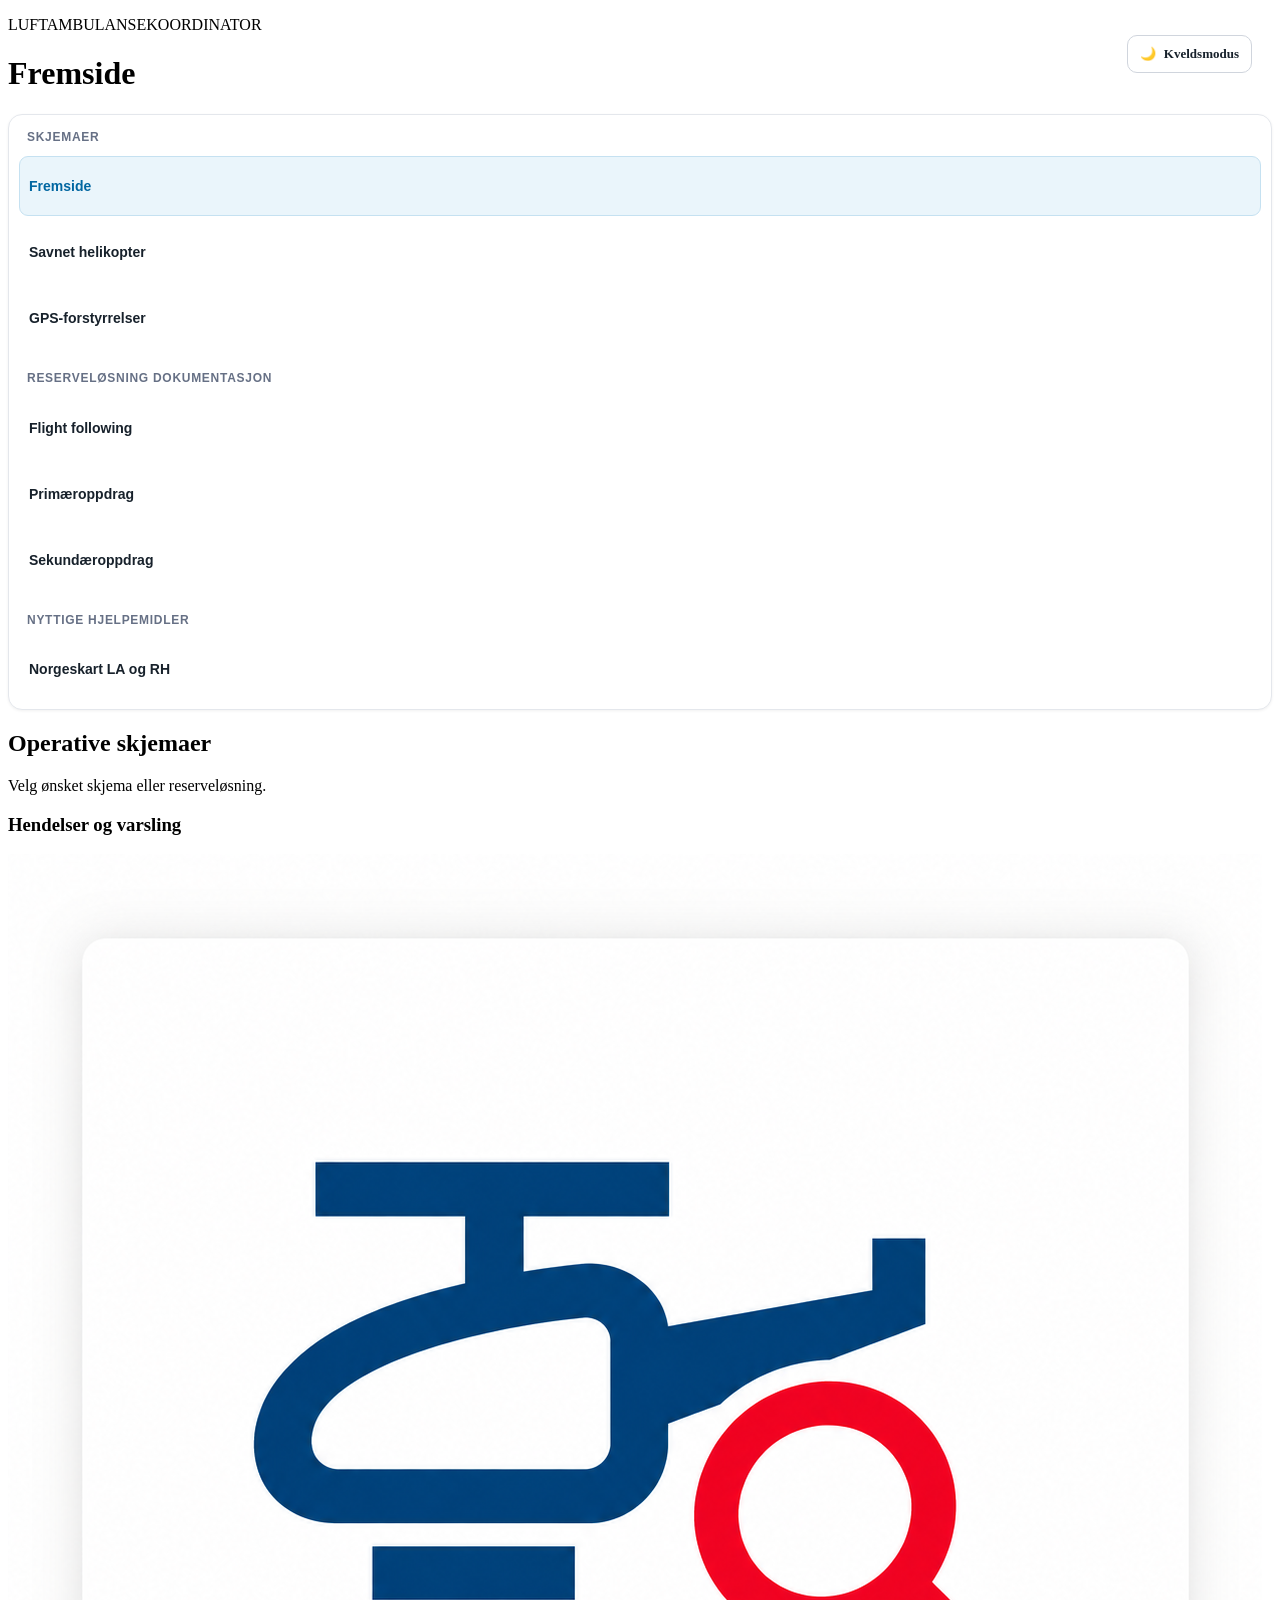
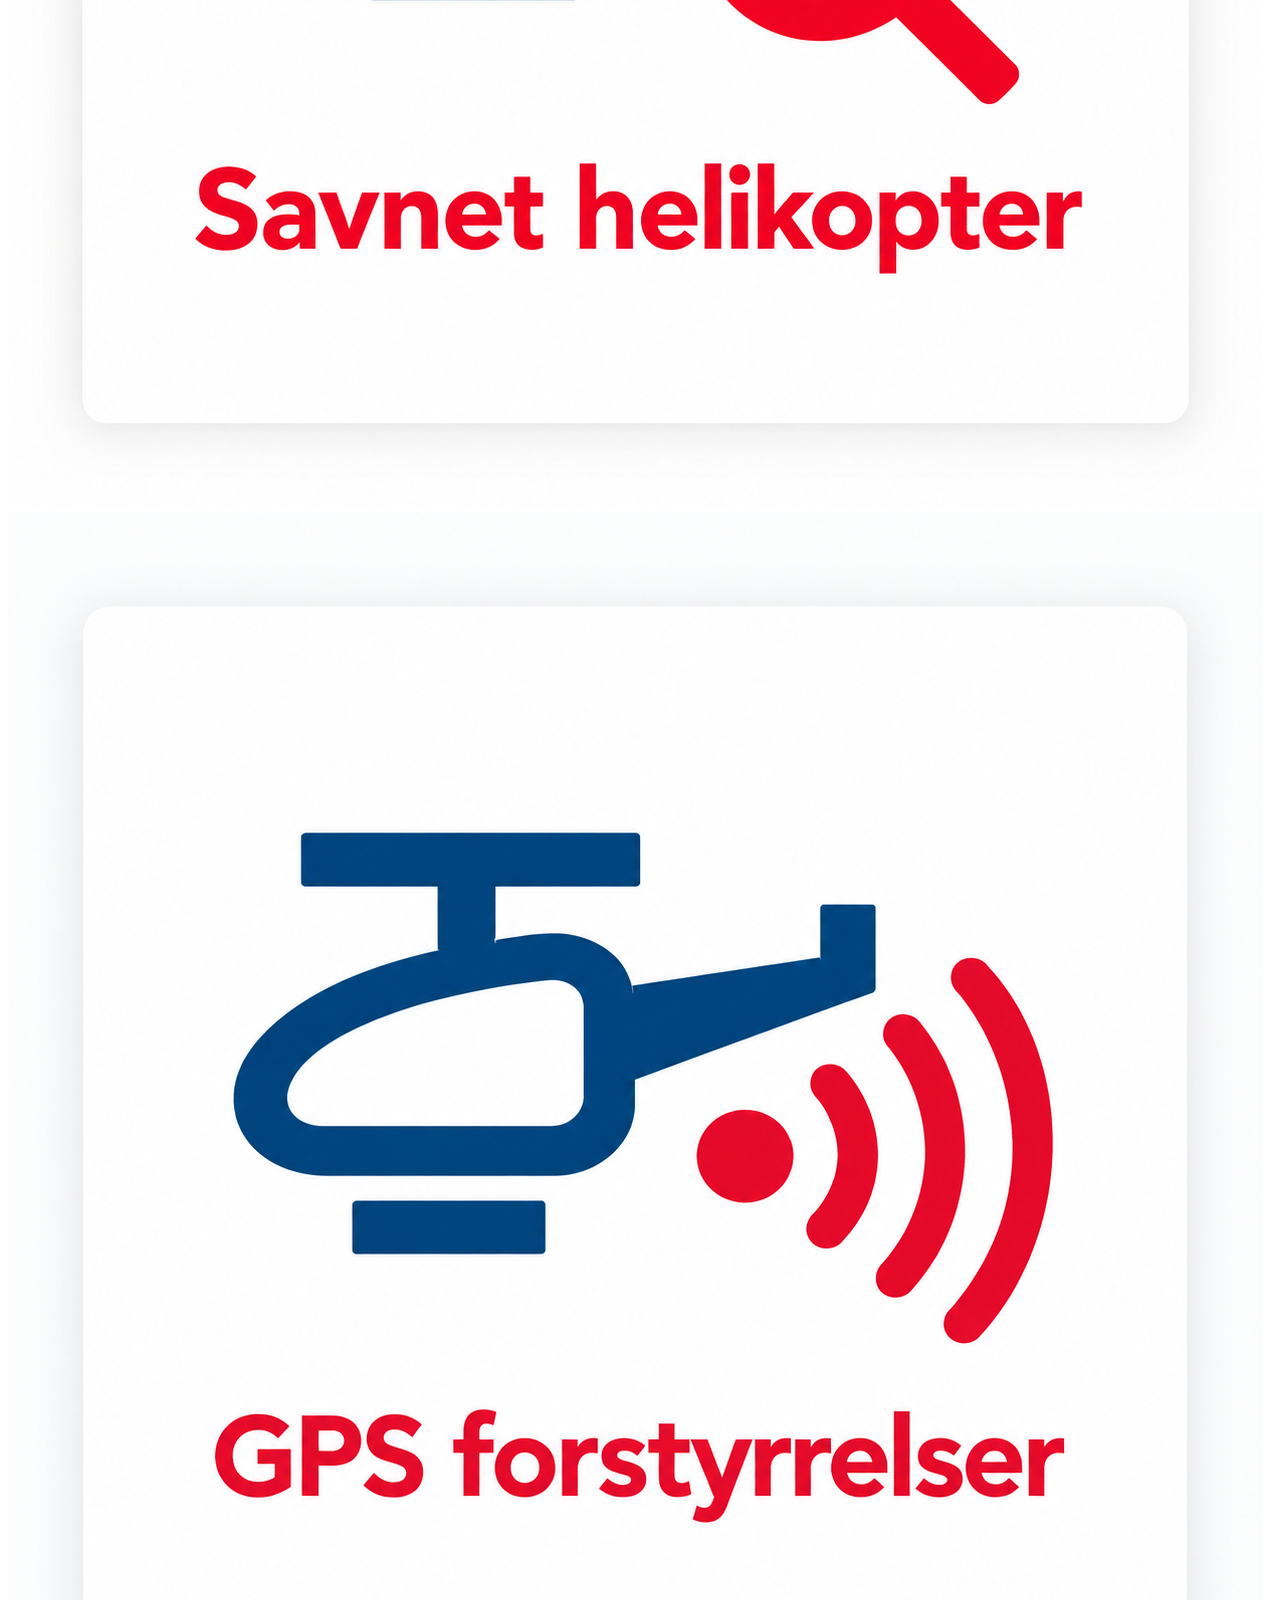
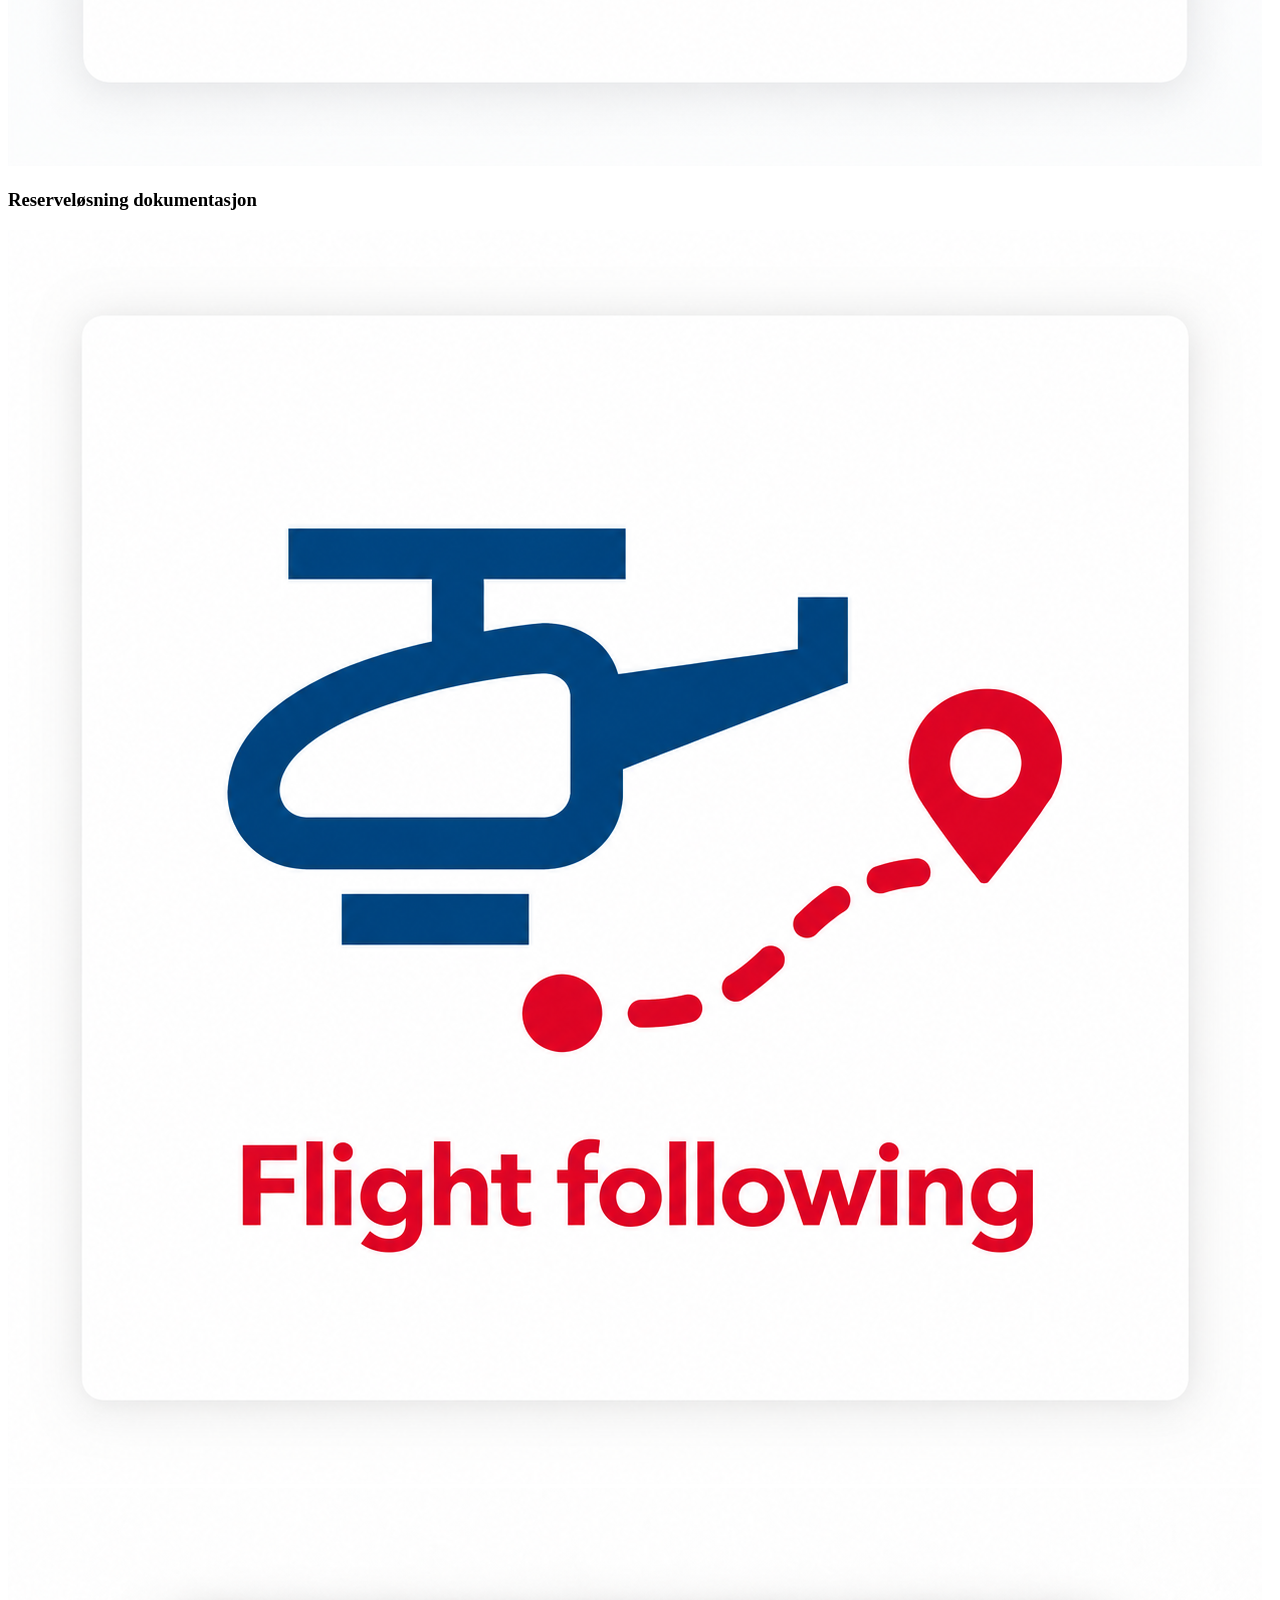
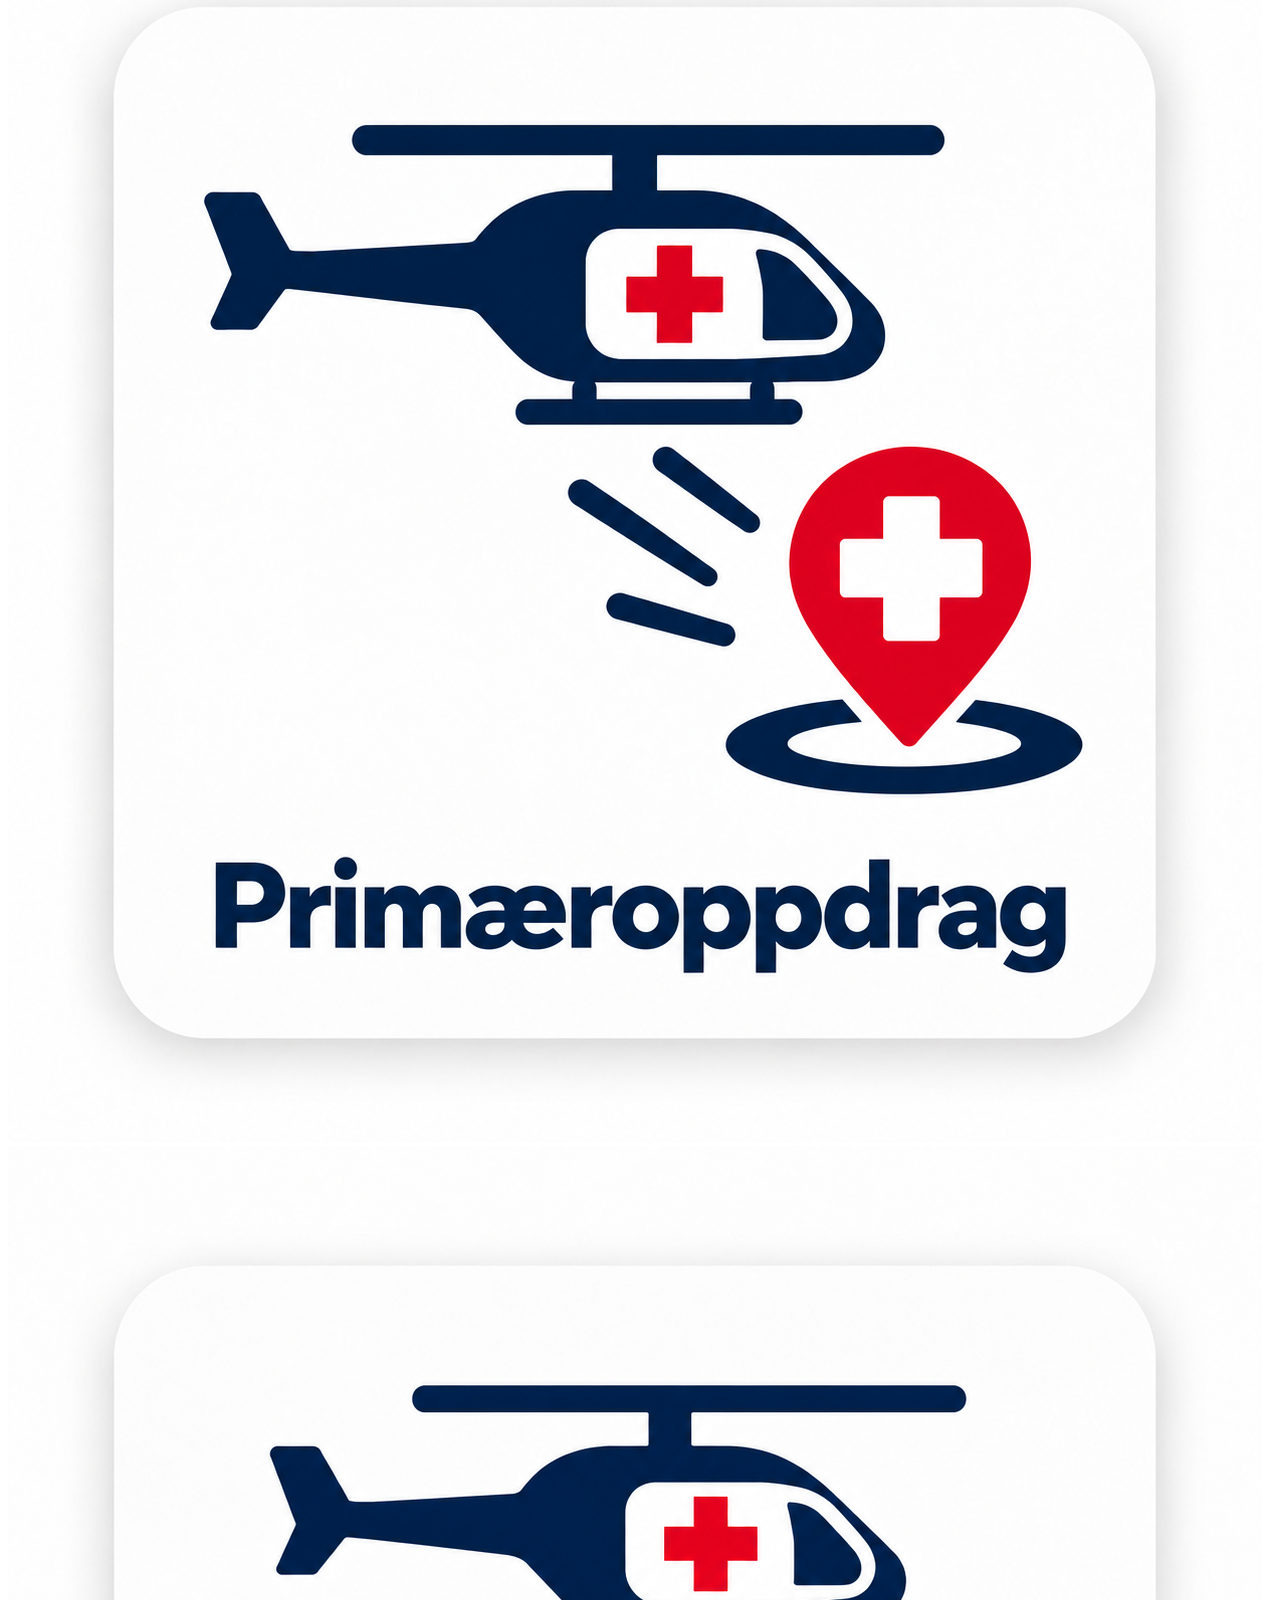
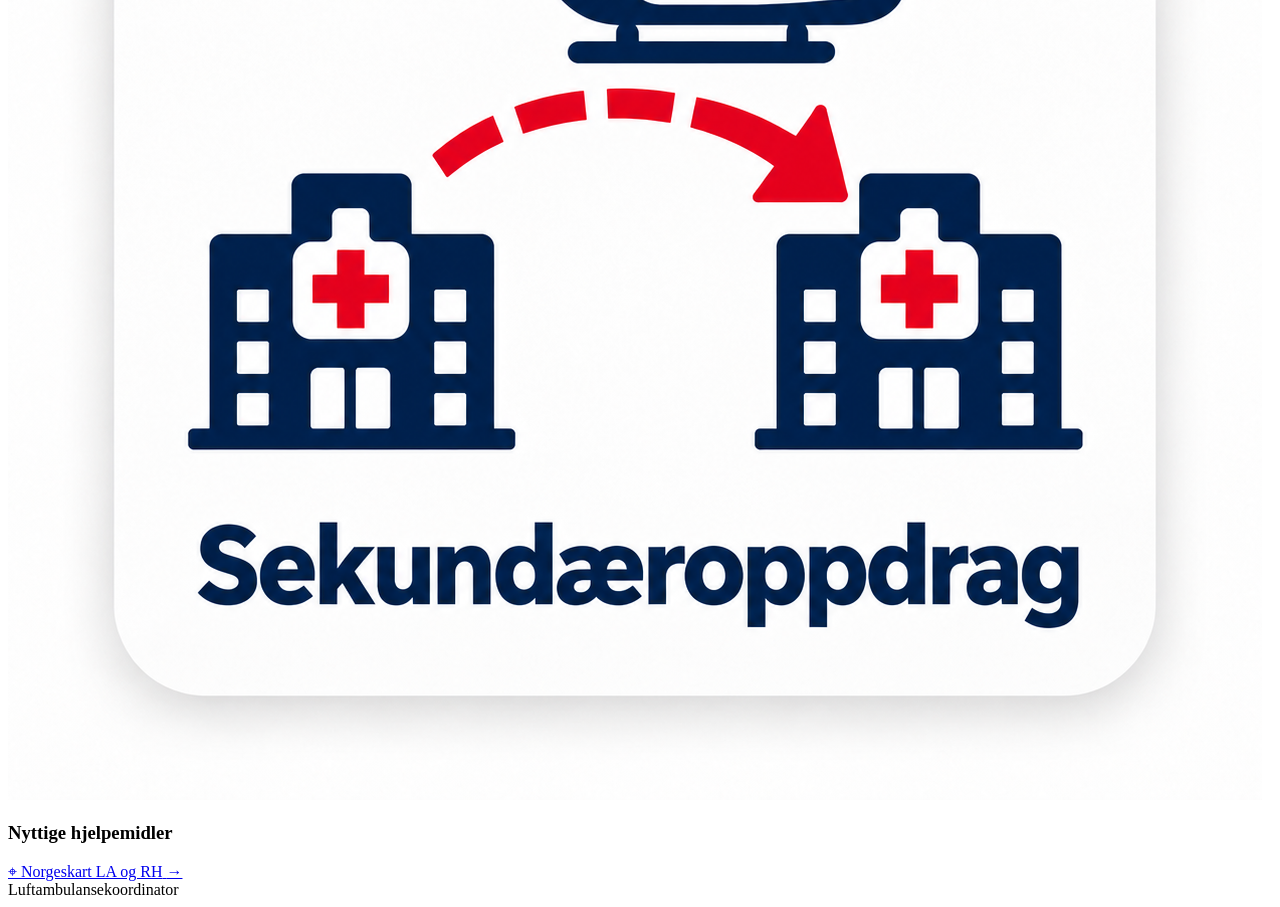
==== fremside.html @ 32757064 "Test fremside v4" ====
<!DOCTYPE html>
<html lang="no">
<head>
  <meta charset="UTF-8">
  <meta name="viewport" content="width=device-width, initial-scale=1.0">

  <title>Luftambulansekoordinator</title>

  <link rel="stylesheet" href="felles/felles.css">
  <link rel="stylesheet" href="fremside.css">



  <script src="felles/felles.js" defer></script>
</head>

<body class="home-page">
  
<header class="app-header">

  <div class="header-title">
    <p class="app-eyebrow">LUFTAMBULANSEKOORDINATOR</p>
    <h1>Fremside</h1>
  </div>

    <button
      type="button"
      id="themeToggle"
      class="theme-toggle"
      aria-pressed="false"
      aria-label="Slå på kveldsmodus"
    >
      <span class="theme-toggle-icon" aria-hidden="true">🌙</span>
      <span class="theme-toggle-text">Kveldsmodus</span>
    </button>

  </header>

  <div class="app-layout">

    <!-- FELLES VENSTREMENY -->
    <!-- Denne brukes også av meny.js på andre sider -->

    <nav
      class="form-navigation"
      data-shared-menu
      aria-label="Navigasjon"
    >

      <div class="form-navigation-inner">

        <p class="form-navigation-label">
          Skjemaer
        </p>

        <ul class="form-nav-list">

          <li>
            <a
              href="fremside.html"
              class="form-nav-link"
              aria-current="page"
            >
              <span class="form-nav-copy">Fremside</span>
            </a>
          </li>

          <li>
            <a
              href="savnet-helikopter/savnet-helikopter.html"
              class="form-nav-link"
            >
              <span class="form-nav-copy">Savnet helikopter</span>
            </a>
          </li>

          <li>
            <a
              href="gps-forstyrrelser/gps-forstyrrelser.html"
              class="form-nav-link"
            >
              <span class="form-nav-copy">GPS-forstyrrelser</span>
            </a>
          </li>

        </ul>

        <p class="form-navigation-label">
          Reserveløsning dokumentasjon
        </p>

        <ul class="form-nav-list">

          <li>
            <a
              href="flight following/flight following.html"
              class="form-nav-link"
            >
              <span class="form-nav-copy">Flight following</span>
            </a>
          </li>

          <li>
            <a
              href="primæroppdrag/primæroppdrag.html"
              class="form-nav-link"
            >
              <span class="form-nav-copy">Primæroppdrag</span>
            </a>
          </li>

          <li>
            <a
              href="sekundæroppdrag/sekundæroppdrag.html"
              class="form-nav-link"
            >
              <span class="form-nav-copy">Sekundæroppdrag</span>
            </a>
          </li>

        </ul>

        <p class="form-navigation-label">
          Nyttige hjelpemidler
        </p>

        <ul class="form-nav-list">

          <li>
            <a
              href="la kart/la kart.html"
              class="form-nav-link"
            >
              <span class="form-nav-copy">Norgeskart LA og RH</span>
            </a>
          </li>

        </ul>

      </div>
    </nav>

    <!-- HOVEDINNHOLD -->

    <main class="main-content" id="mainContent">

      <div class="page-heading">
        <h2>Operative skjemaer</h2>
        <p>Velg ønsket skjema eller reserveløsning.</p>
      </div>

      <!-- STORE BILDEKNAPPER -->

      <section class="home-section">

        <h3 class="section-title">
          Hendelser og varsling
        </h3>

        <div class="primary-buttons">

          <a
            href="savnet-helikopter/savnet-helikopter.html"
            class="image-button image-button-large"
            aria-label="Åpne Savnet helikopter"
          >
            <img
              src="img/savnet heli ferdig.png"
              alt="Savnet helikopter"
            >
          </a>

          <a
            href="gps-forstyrrelser/gps-forstyrrelser.html"
            class="image-button image-button-large"
            aria-label="Åpne GPS-forstyrrelser"
          >
            <img
              src="img/GPS forstyrrelse ferdig.png"
              alt="GPS-forstyrrelser"
            >
          </a>

        </div>

      </section>

      <!-- MINDRE BILDEKNAPPER -->

      <section class="home-section">

        <h3 class="section-title">
          Reserveløsning dokumentasjon
        </h3>

        <div class="secondary-buttons">

          <a
            href="flight following/flight following.html"
            class="image-button image-button-small"
            aria-label="Åpne Flight following"
          >
            <img
              src="img/FF ferdig.png"
              alt="Flight following"
            >
          </a>

          <a
            href="primæroppdrag/primæroppdrag.html"
            class="image-button image-button-small"
            aria-label="Åpne Primæroppdrag"
          >
            <img
              src="img/primæroppdragv2.png"
              alt="Primæroppdrag"
            >
          </a>

          <a
            href="sekundæroppdrag/sekundæroppdrag.html"
            class="image-button image-button-small"
            aria-label="Åpne Sekundæroppdrag"
          >
            <img
              src="img/sekundær-min.png"
              alt="Sekundæroppdrag"
            >
          </a>

        </div>

      </section>

      <!-- NYTTIGE HJELPEMIDLER -->

      <section class="home-section">

        <h3 class="section-title">
          Nyttige hjelpemidler
        </h3>

        <a
          href="la kart/la kart.html"
          class="map-button"
        >
          <span aria-hidden="true">⌖</span>
          <span>Norgeskart LA og RH</span>
          <span aria-hidden="true">→</span>
        </a>

      </section>

      <footer class="page-footer">
        Luftambulansekoordinator
      </footer>

    </main>

  </div>

</body>
</html>
---- felles/felles.css ----
/* =========================================================
   DAG- OG KVELDSMODUS
   ========================================================= */

html {
  color-scheme: light;
}

.app-header {
  position: relative;
  padding-right: 180px;
}

.theme-toggle {
  position: absolute;
  top: 50%;
  right: 20px;
  transform: translateY(-50%);

  display: inline-flex;
  align-items: center;
  justify-content: center;
  gap: 8px;

  min-height: 38px;
  padding: 8px 12px;

  border: 1px solid var(--border, #d0d5dd);
  border-radius: 10px;

  background: var(--surface, #ffffff);
  color: var(--text, #17212b);

  font: inherit;
  font-size: 13px;
  font-weight: 700;
  cursor: pointer;
}

.theme-toggle:hover {
  filter: brightness(0.95);
}

.theme-toggle:focus-visible {
  outline: 3px solid var(--primary, #0066a1);
  outline-offset: 3px;
}

html[data-theme="dark"] {
  color-scheme: dark;

  --primary: #70bce8;
  --background: #111820;
  --surface: #1b2530;
  --text: #e7edf4;
  --muted: #a9b5c3;
  --border: #4a596b;
  --border-light: #344252;

  --green: #176c43;
  --green-dark: #1d8050;
  --red: #a32929;
  --red-dark: #bd3030;
  --blue-light: #243f55;
  --blue-light-hover: #30526d;
  --black: #0c1117;
}

html[data-theme="dark"] body {
  background: var(--background);
  color: var(--text);
}

html[data-theme="dark"] .app-header,
html[data-theme="dark"] .form-section,
html[data-theme="dark"] .side-panel-inner {
  background: var(--surface);
  color: var(--text);
  border-color: var(--border-light);
}

html[data-theme="dark"] label,
html[data-theme="dark"] .field-label {
  color: #c8d3df;
}

html[data-theme="dark"] .app-eyebrow {
  color: var(--muted);
}

html[data-theme="dark"] .field-card,
html[data-theme="dark"] .report-output,
html[data-theme="dark"] input,
html[data-theme="dark"] textarea {
  background: #151e28;
  color: var(--text);
  border-color: var(--border);
}

html[data-theme="dark"] input::placeholder,
html[data-theme="dark"] textarea::placeholder {
  color: #95a3b4;
}

html[data-theme="dark"] .chip,
html[data-theme="dark"] .criteria-chip {
  background: #151e28;
  border-color: var(--border);
  color: var(--text);
}

html[data-theme="dark"] .chip.is-selected {
  background: #275b7b;
  border-color: var(--primary);
  color: #ffffff;
}

html[data-theme="dark"] .criteria-chip.is-selected {
  background: #243f55;
  color: #d8efff;
  border-color: var(--primary);
}

html[data-theme="dark"] .action-procedure {
  color: #d8efff;
}

html[data-theme="dark"] .copy-confirmation {
  color: #7bd6a5;
}

html[data-theme="dark"] .field-error {
  color: #ff9b9b;
}

@media (max-width: 560px) {
  .app-header {
    padding-right: 145px;
  }

  .theme-toggle {
    right: 12px;
    gap: 5px;
    padding: 7px 9px;
    font-size: 12px;
  }
}

/* =========================================================
   FELLES VENSTREMENY

   Disse reglene overstyrer de gamle menyreglene i
   savnet-helikopter.css.
   ========================================================= */

html body .form-navigation {
  min-width: 0;
  align-self: start;

  position: sticky;
  top: calc(var(--header-height, 70px) + 12px);

  font-family:
    -apple-system,
    BlinkMacSystemFont,
    "Segoe UI",
    Arial,
    sans-serif;

  line-height: 1.45;
}

html body .form-navigation-inner {
  position: static;

  padding: 10px;

  background: var(--surface, #ffffff);
  color: var(--text, #17212b);

  border: 1px solid #e4e7ec;
  border-radius: 14px;

  box-shadow: 0 1px 3px rgba(0, 0, 0, 0.06);
}

html body .form-navigation-label {
  display: block;

  margin: 4px 8px 10px;

  color: var(--muted, #667085);

  font-size: 12px;
  font-weight: 700;
  letter-spacing: 0.06em;
  text-transform: uppercase;
}

html body .form-navigation-label:not(:first-child) {
  margin-top: 22px;
}

html body .form-nav-list {
  display: grid;
  grid-template-columns: 1fr;
  gap: 6px;

  margin: 0;
  padding: 0;

  list-style: none;
}

html body .form-nav-link {
  display: flex;
  align-items: center;
  gap: 8px;

  min-height: 42px;
  padding: 8px 9px;

  border: 1px solid transparent;
  border-radius: 9px;

  color: var(--text, #17212b);

  font-size: 14px;
  font-weight: 600;
  line-height: 1.45;

  text-decoration: none;
  overflow-wrap: anywhere;
}

html body a.form-nav-link:hover {
  background: #f3f6f8;
  border-color: #e4e7ec;
}

html body .form-nav-link[aria-current="page"] {
  background: #eaf5fb;
  border-color: #c5e1f1;
  color: #0066a1;
}

html body .form-nav-link.is-unavailable {
  color: var(--muted, #667085);
  cursor: default;
}

html body .form-nav-icon {
  display: inline-flex;
  align-items: center;
  justify-content: center;

  width: 24px;
  height: 24px;
  flex: 0 0 24px;

  text-align: center;
  font-size: 18px;
}

html body .form-nav-icon img,
html body .form-nav-icon svg {
  display: block;

  width: 24px;
  height: 24px;

  object-fit: contain;
}

html body .form-nav-copy {
  min-width: 0;
}

/* MENY I KVELDSMODUS */

html[data-theme="dark"] body .form-navigation-inner {
  border-color: #344252;
}

html[data-theme="dark"] body a.form-nav-link:hover {
  background: #263444;
  border-color: #344252;
}

html[data-theme="dark"] body .form-nav-link[aria-current="page"] {
  background: #243f55;
  border-color: #70bce8;
  color: #d8efff;
}

/* =========================================================
   SAMME MENYBREDDE PÅ FREMSIDE OG SAVNET HELIKOPTER
   ========================================================= */

html body .app-layout {
  grid-template-columns: 240px minmax(0, 1fr);
}

html body .app-shell {
  grid-template-columns: 240px minmax(0, 1fr) 340px;
}

@media (max-width: 1200px) {
  html body .app-layout {
    grid-template-columns: 210px minmax(0, 1fr);
  }

  html body .app-shell {
    grid-template-columns: 210px minmax(0, 1fr) 300px;
  }
}

/* MENY PÅ SMAL SKJERM */

@media (max-width: 900px) {
  html body .app-layout,
  html body .app-shell {
    grid-template-columns: 1fr;
  }

  html body .form-navigation {
    position: static;
    top: auto;
  }

  html body .form-navigation-label {
    display: block;
  }

  html body .form-nav-list {
    display: grid;

    grid-template-columns:
      repeat(auto-fit, minmax(150px, 1fr));

    gap: 6px;
  }
}
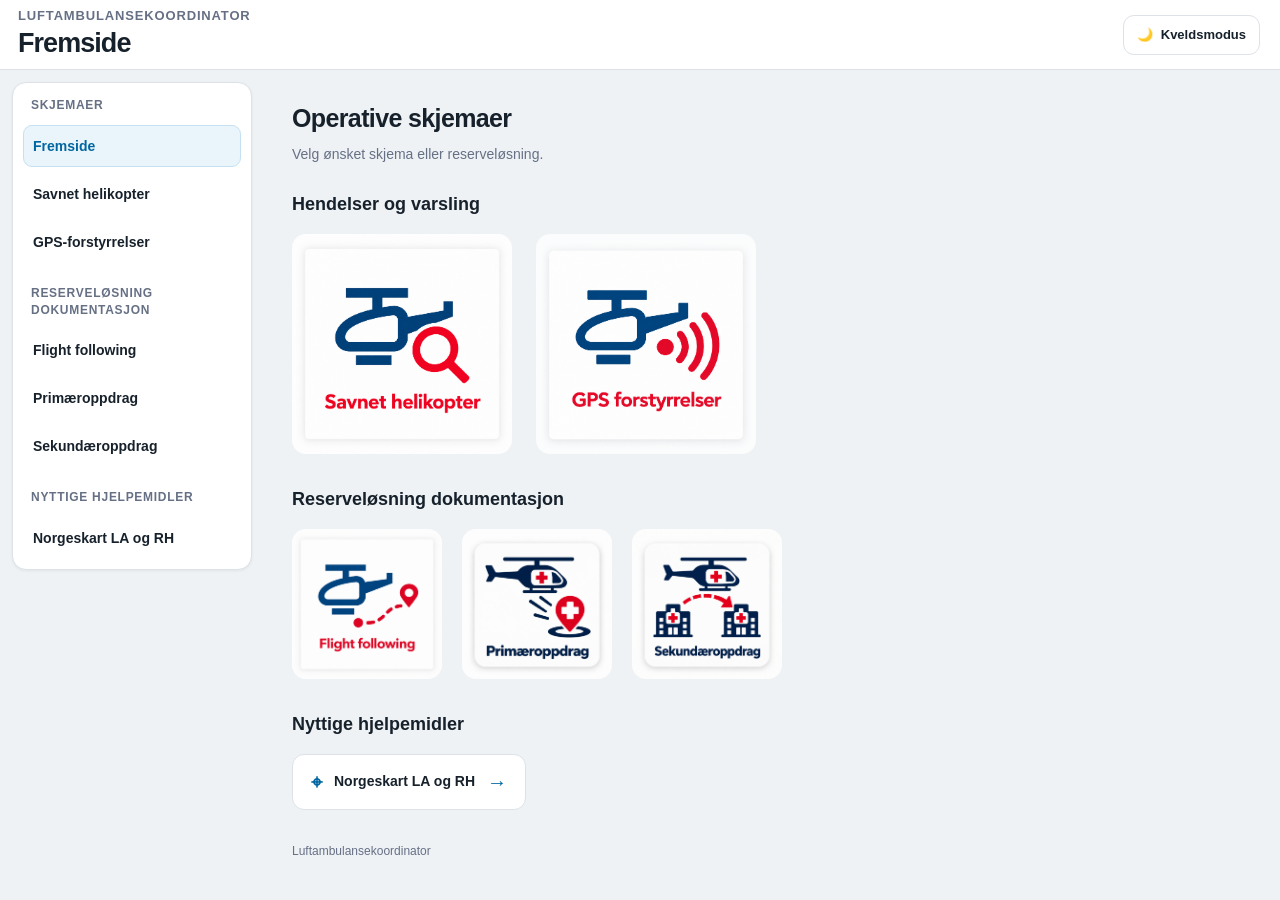
==== commit 1f4d1a37: "bug fiks fremside" ====
--- a/fremside.html
+++ b/fremside.html
@@ -8,9 +8,7 @@
   <title>Luftambulansekoordinator</title>
 
   <link rel="stylesheet" href="felles/felles.css">
-  <link rel="stylesheet" href="fremside.css">
-
-
+<link rel="stylesheet" href="Fremside/Fremside.css">
 
   <script src="felles/felles.js" defer></script>
 </head>
--- a/Fremside/Fremside.css
+++ b/Fremside/Fremside.css
@@ -0,0 +1,507 @@
+
+/* =====================================================
+   LUFTAMBULANSEKOORDINATOR - FREMSIDE
+   ===================================================== */
+
+/* 1. FARGER */
+
+:root {
+  --background: #eef2f5;
+  --surface: #ffffff;
+  --text: #17212b;
+  --muted: #667085;
+  --border: #dce2e8;
+  --primary: #0066a1;
+}
+
+html[data-theme="dark"] {
+  --background: #111820;
+  --surface: #1b2530;
+  --text: #e7edf4;
+  --muted: #a9b5c3;
+  --border: #344252;
+  --primary: #70bce8;
+}
+
+/* 2. GRUNNDESIGN */
+
+html body.home-page {
+  margin: 0;
+  min-height: 100vh;
+
+  background: var(--background);
+  color: var(--text);
+
+  font-family:
+    -apple-system,
+    BlinkMacSystemFont,
+    "Segoe UI",
+    Arial,
+    sans-serif;
+
+  font-size: 14px;
+  line-height: 1.5;
+}
+
+.home-page *,
+.home-page *::before,
+.home-page *::after {
+  box-sizing: border-box;
+}
+
+.home-page a:focus-visible,
+.home-page button:focus-visible {
+  outline: 3px solid var(--primary);
+  outline-offset: 3px;
+}
+
+/* 3. TOPPFELT */
+
+html body.home-page .app-header {
+  position: relative;
+
+  display: flex;
+  align-items: center;
+  justify-content: space-between;
+
+  width: 100%;
+  min-height: 70px;
+
+  padding: 8px 180px 10px 18px;
+
+  background: var(--surface);
+  color: var(--text);
+
+  border-bottom: 1px solid var(--border);
+}
+
+.home-page .header-title {
+  display: flex;
+  flex-direction: column;
+  justify-content: center;
+  min-width: 0;
+}
+
+.home-page .app-eyebrow {
+  margin: 0 0 2px;
+
+  color: var(--muted);
+
+  font-size: 13px;
+  font-weight: 800;
+  letter-spacing: 0.065em;
+  line-height: 1.3;
+}
+
+.home-page .app-header h1 {
+  margin: 0;
+
+  color: var(--text);
+
+  font-size: 27px;
+  font-weight: 750;
+  letter-spacing: -0.035em;
+  line-height: 1.2;
+}
+
+/* 4. KVELDSMODUSKNAPP */
+
+html body.home-page .theme-toggle {
+  position: absolute;
+  top: 50%;
+  right: 20px;
+  transform: translateY(-50%);
+
+  display: inline-flex;
+  align-items: center;
+  justify-content: center;
+  gap: 8px;
+
+  min-height: 40px;
+  padding: 8px 13px;
+
+  background: var(--surface);
+  color: var(--text);
+
+  border: 1px solid var(--border);
+  border-radius: 11px;
+
+  font-family: inherit;
+  font-size: 13px;
+  font-weight: 700;
+
+  white-space: nowrap;
+  cursor: pointer;
+}
+
+/* 5. HOVEDOPPSETT */
+
+html body.home-page .app-layout {
+  display: grid;
+
+  grid-template-columns:
+    240px minmax(0, 1fr);
+
+  align-items: start;
+  gap: 16px;
+
+  width: calc(100% - 24px);
+  max-width: 1800px;
+
+  margin: 12px auto;
+  padding: 0;
+}
+
+/* 6. VENSTREMENY */
+
+html body.home-page .app-layout > .form-navigation {
+  grid-column: 1;
+  grid-row: 1;
+
+  position: sticky;
+  top: 12px;
+
+  display: block;
+
+  width: 100%;
+  max-width: 240px;
+  min-width: 0;
+
+  margin: 0;
+  padding: 0;
+
+  align-self: start;
+}
+
+html body.home-page .form-navigation-inner {
+  width: 100%;
+  min-width: 0;
+  background: var(--surface);
+  color: var(--text);
+  border-color: var(--border);
+}
+
+/* Kun tekst i venstremeny */
+
+html body.home-page .form-nav-icon {
+  display: none;
+}
+
+html body.home-page .form-nav-link {
+  gap: 0;
+}
+
+/* 7. HOVEDINNHOLD */
+
+html body.home-page .app-layout > .main-content {
+  grid-column: 2;
+  grid-row: 1;
+
+  display: block;
+
+  width: 100%;
+  max-width: 1100px;
+  min-width: 0;
+
+  margin: 0;
+  padding: 18px 24px 35px;
+
+  font-family: inherit;
+  color: var(--text);
+}
+
+/* 8. OVERSKRIFTER */
+
+.home-page .page-heading {
+  margin-bottom: 26px;
+}
+
+.home-page .page-heading h2 {
+  margin: 0 0 6px;
+
+  font-family: inherit;
+  font-size: 25px;
+  font-weight: 750;
+  letter-spacing: -0.025em;
+
+  color: var(--text);
+}
+
+.home-page .page-heading p {
+  margin: 0;
+
+  color: var(--muted);
+  font-size: 14px;
+}
+
+.home-page .home-section {
+  margin-bottom: 32px;
+}
+
+.home-page .section-title {
+  margin: 0 0 16px;
+
+  font-family: inherit;
+  font-size: 18px;
+  font-weight: 700;
+
+  color: var(--text);
+}
+
+/* 9. FELLES BILDEKNAPPER */
+
+html body.home-page .image-button {
+  display: block;
+
+  width: 100%;
+  max-width: 100%;
+  min-width: 0;
+
+  margin: 0;
+  padding: 0;
+
+  background: transparent;
+  border: none;
+  border-radius: 14px;
+
+  text-decoration: none;
+  cursor: pointer;
+
+  transition:
+    transform 0.2s ease,
+    filter 0.2s ease;
+}
+
+html body.home-page .image-button:hover {
+  transform: translateY(-4px);
+  filter: brightness(0.97);
+}
+
+html body.home-page .image-button img {
+  display: block;
+
+  width: 100%;
+  max-width: 100%;
+  height: auto;
+
+  padding: 0;
+  margin: 0;
+
+  object-fit: contain;
+  border-radius: 14px;
+}
+
+/* 10. STORE BILDEKNAPPER */
+
+html body.home-page .primary-buttons {
+  display: grid;
+
+  grid-template-columns:
+    repeat(2, minmax(0, 220px));
+
+  justify-content: start;
+  align-items: start;
+
+  gap: 24px;
+
+  width: 100%;
+}
+
+html body.home-page .image-button-large {
+  width: 220px;
+  max-width: 100%;
+}
+
+/* 11. MINDRE BILDEKNAPPER */
+
+html body.home-page .secondary-buttons {
+  display: grid;
+
+  grid-template-columns:
+    repeat(3, minmax(0, 150px));
+
+  justify-content: start;
+  align-items: start;
+
+  gap: 20px;
+
+  width: 100%;
+}
+
+html body.home-page .image-button-small {
+  width: 150px;
+  max-width: 100%;
+}
+
+/* 12. NORGESKART */
+
+html body.home-page .map-button {
+  display: inline-flex;
+  align-items: center;
+  gap: 12px;
+
+  min-height: 54px;
+  padding: 12px 18px;
+
+  background: var(--surface);
+  color: var(--text);
+
+  border: 1px solid var(--border);
+  border-radius: 12px;
+
+  font-family: inherit;
+  font-size: 14px;
+  font-weight: 700;
+  text-decoration: none;
+
+  transition:
+    border-color 0.2s ease,
+    transform 0.2s ease;
+}
+
+html body.home-page .map-button:hover {
+  border-color: var(--primary);
+  transform: translateY(-2px);
+}
+
+.home-page .map-button span:first-child,
+.home-page .map-button span:last-child {
+  color: var(--primary);
+  font-size: 20px;
+}
+
+/* 13. BUNNTEKST */
+
+.home-page .page-footer {
+  margin-top: 32px;
+
+  color: var(--muted);
+  font-size: 12px;
+}
+
+/* 14. KVELDSMODUS */
+
+html[data-theme="dark"] body.home-page {
+  background: var(--background);
+  color: var(--text);
+}
+
+html[data-theme="dark"] body.home-page .app-header,
+html[data-theme="dark"] body.home-page .form-navigation-inner,
+html[data-theme="dark"] body.home-page .map-button {
+  background: var(--surface);
+  color: var(--text);
+  border-color: var(--border);
+}
+
+/* 15. MELLOMSTORE SKJERMER */
+
+@media (max-width: 1200px) {
+
+  html body.home-page .app-layout {
+    grid-template-columns: 210px minmax(0, 1fr);
+    gap: 10px;
+  }
+
+  html body.home-page .app-layout > .form-navigation {
+    max-width: 210px;
+  }
+
+  html body.home-page .app-layout > .main-content {
+    padding: 18px;
+  }
+
+}
+
+/* 16. NETTBRETT */
+
+@media (max-width: 900px) {
+
+  html body.home-page .app-layout {
+    grid-template-columns: minmax(0, 1fr);
+  }
+
+  html body.home-page .app-layout > .form-navigation {
+    grid-column: 1;
+    grid-row: auto;
+
+    position: static;
+
+    width: 100%;
+    max-width: 100%;
+  }
+
+  html body.home-page .app-layout > .main-content {
+    grid-column: 1;
+    grid-row: auto;
+
+    width: 100%;
+    max-width: 100%;
+
+    padding: 18px;
+  }
+
+  html body.home-page .primary-buttons {
+    grid-template-columns:
+      repeat(2, minmax(0, 220px));
+  }
+
+  html body.home-page .secondary-buttons {
+    grid-template-columns:
+      repeat(3, minmax(0, 150px));
+  }
+}
+
+/* 17. MOBIL */
+
+@media (max-width: 600px) {
+
+  html body.home-page .app-header {
+    padding: 10px 145px 10px 14px;
+  }
+
+  .home-page .app-eyebrow {
+    font-size: 10px;
+  }
+
+  .home-page .app-header h1 {
+    font-size: 22px;
+  }
+
+  html body.home-page .theme-toggle {
+    right: 12px;
+    padding: 7px 9px;
+    font-size: 12px;
+  }
+
+  html body.home-page .app-layout > .main-content {
+    padding: 16px 5px;
+  }
+
+  html body.home-page .primary-buttons {
+    grid-template-columns:
+      repeat(2, minmax(0, 1fr));
+
+    gap: 12px;
+  }
+
+  html body.home-page .secondary-buttons {
+    grid-template-columns:
+      repeat(3, minmax(0, 1fr));
+
+    gap: 10px;
+  }
+
+  html body.home-page .image-button-large,
+  html body.home-page .image-button-small {
+    width: 100%;
+  }
+}
+
+@media (max-width: 380px) {
+
+  html body.home-page .secondary-buttons {
+    grid-template-columns:
+      repeat(2, minmax(0, 1fr));
+  }
+}
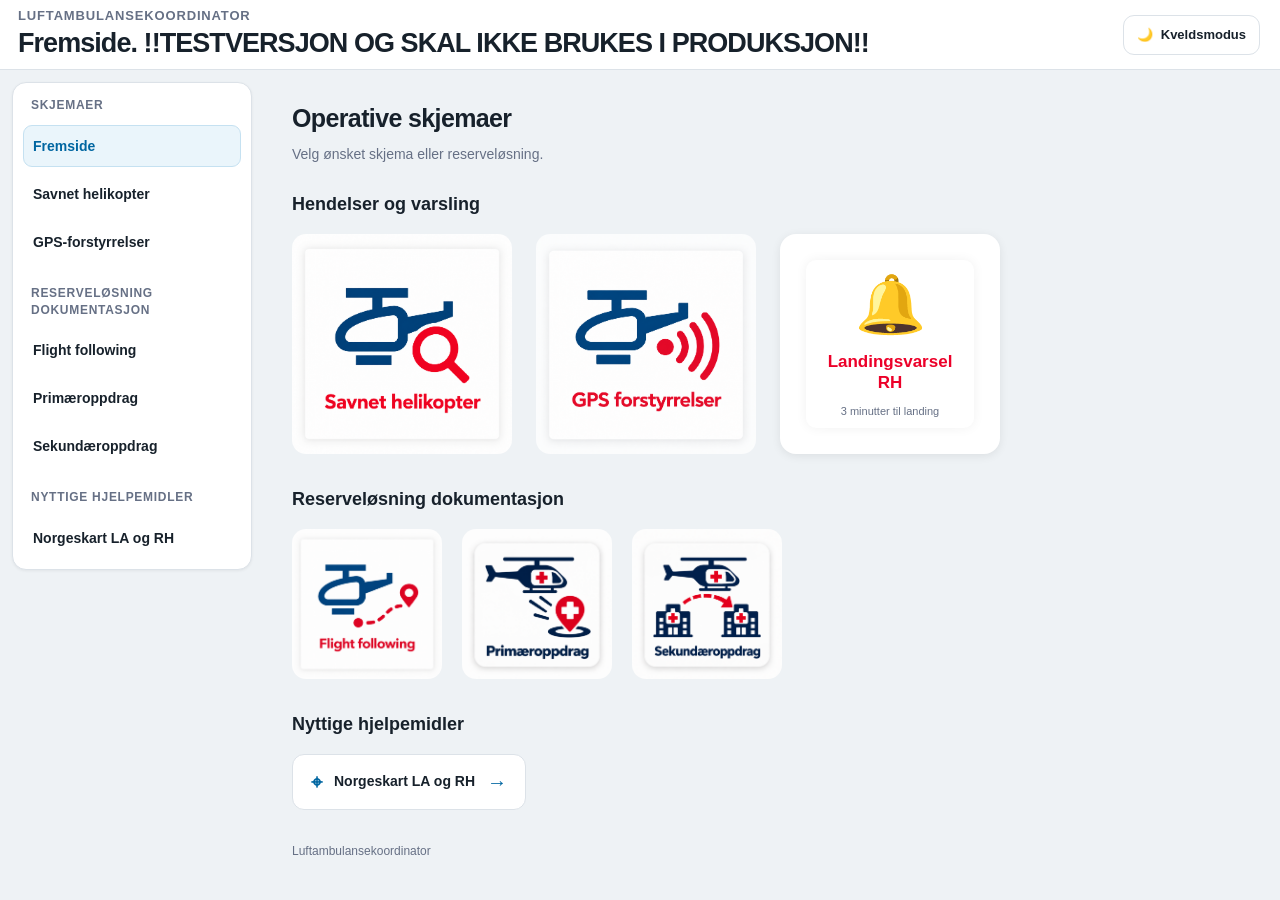
==== commit 302890d6: "Lagt til meny på alle sidere og prøvd 3min." ====
--- a/fremside.html
+++ b/fremside.html
@@ -19,7 +19,7 @@
 
   <div class="header-title">
     <p class="app-eyebrow">LUFTAMBULANSEKOORDINATOR</p>
-    <h1>Fremside</h1>
+    <h1>Fremside. !!TESTVERSJON OG SKAL IKKE BRUKES I PRODUKSJON!!</h1>
   </div>
 
     <button
@@ -148,41 +148,63 @@
         <p>Velg ønsket skjema eller reserveløsning.</p>
       </div>
 
-      <!-- STORE BILDEKNAPPER -->
-
-      <section class="home-section">
-
-        <h3 class="section-title">
-          Hendelser og varsling
-        </h3>
-
-        <div class="primary-buttons">
-
-          <a
-            href="savnet-helikopter/savnet-helikopter.html"
-            class="image-button image-button-large"
-            aria-label="Åpne Savnet helikopter"
-          >
-            <img
-              src="img/savnet heli ferdig.png"
-              alt="Savnet helikopter"
-            >
-          </a>
-
-          <a
-            href="gps-forstyrrelser/gps-forstyrrelser.html"
-            class="image-button image-button-large"
-            aria-label="Åpne GPS-forstyrrelser"
-          >
-            <img
-              src="img/GPS forstyrrelse ferdig.png"
-              alt="GPS-forstyrrelser"
-            >
-          </a>
-
-        </div>
-
-      </section>
+
+<!-- STORE BILDEKNAPPER -->
+
+<section class="home-section">
+
+  <h3 class="section-title">
+    Hendelser og varsling
+  </h3>
+
+  <div class="primary-buttons">
+
+    <!-- SAVNET HELIKOPTER -->
+
+    <a
+      href="savnet-helikopter/savnet-helikopter.html"
+      class="image-button image-button-large"
+      aria-label="Åpne Savnet helikopter"
+    >
+      <img
+        src="img/savnet heli ferdig.png"
+        alt="Savnet helikopter"
+      >
+    </a>
+
+    <!-- GPS-FORSTYRRELSER -->
+
+    <a
+      href="gps-forstyrrelser/gps-forstyrrelser.html"
+      class="image-button image-button-large"
+      aria-label="Åpne GPS-forstyrrelser"
+    >
+      <img
+        src="img/GPS forstyrrelse ferdig.png"
+        alt="GPS-forstyrrelser"
+      >
+    </a>
+
+    <!-- LANDINGSVARSEL RH -->
+
+    <button
+      type="button"
+      class="image-button image-button-large landing-button"
+      onclick="openLandingsvarsel()"
+      aria-label="Åpne Landingsvarsel RH"
+    >
+      <span class="landing-button-content">
+        <span class="landing-button-icon" aria-hidden="true">
+          🔔
+        </span>
+        <strong>Landingsvarsel RH</strong>
+        <small>3 minutter til landing</small>
+      </span>
+    </button>
+
+  </div>
+
+</section>
 
       <!-- MINDRE BILDEKNAPPER -->
 
@@ -256,7 +278,55 @@
 
     </main>
 
+
   </div>
+
+  <!-- ÅPNE LANDINGSVARSEL I EGET VINDU -->
+
+  <script>
+    let landingsvarselWindow = null;
+
+    function openLandingsvarsel() {
+
+      // Dersom klokken allerede er åpen,
+      // hent frem eksisterende vindu.
+      if (landingsvarselWindow &&
+          !landingsvarselWindow.closed) {
+        landingsvarselWindow.focus();
+        return;
+      }
+
+      const width = 510;
+      const height = 600;
+
+      const left = Math.max(
+        0,
+        Math.round((screen.availWidth - width) / 2)
+      );
+
+      const top = Math.max(
+        0,
+        Math.round((screen.availHeight - height) / 2)
+      );
+
+
+  landingsvarselWindow = window.open(
+  "landingsvarsling/landingsvarsling.html",
+  "LandingsvarselRH",
+  `popup=yes,width=${width},height=${height},` +
+  `left=${left},top=${top},resizable=yes,scrollbars=yes`
+);
+
+      if (landingsvarselWindow) {
+        landingsvarselWindow.focus();
+      } else {
+        alert(
+          "Nettleseren blokkerte vinduet. " +
+          "Tillat popup-vinduer for denne siden."
+        );
+      }
+    }
+  </script>
 
 </body>
 </html>
--- a/Fremside/Fremside.css
+++ b/Fremside/Fremside.css
@@ -291,19 +291,20 @@
   border-radius: 14px;
 }
 
-/* 10. STORE BILDEKNAPPER */
+/* ==========================================
+   STORE BILDEKNAPPER - TRE PÅ RAD
+   ========================================== */
 
 html body.home-page .primary-buttons {
   display: grid;
 
   grid-template-columns:
-    repeat(2, minmax(0, 220px));
+    repeat(3, minmax(0, 220px));
 
   justify-content: start;
   align-items: start;
 
   gap: 24px;
-
   width: 100%;
 }
 
@@ -505,3 +506,97 @@
       repeat(2, minmax(0, 1fr));
   }
 }
+
+
+/* ==========================================
+   LANDINGSVARSEL RH - FREMSIDE
+   ========================================== */
+
+html body.home-page .landing-button {
+  display: flex;
+  align-items: center;
+  justify-content: center;
+
+  width: 220px;
+  max-width: 100%;
+  aspect-ratio: 1 / 1;
+
+  margin: 0;
+  padding: 14px;
+
+  background: #ffffff;
+  border: 12px solid #ffffff;
+  border-radius: 16px;
+
+  box-shadow: 0 2px 10px rgba(0,0,0,0.08);
+
+  color: #17212b;
+  font-family: inherit;
+  cursor: pointer;
+}
+
+html body.home-page .landing-button-content {
+  display: flex;
+  flex-direction: column;
+  align-items: center;
+  justify-content: center;
+
+  gap: 12px;
+  width: 100%;
+  height: 100%;
+
+  padding: 12px;
+
+  background: #ffffff;
+  border-radius: 10px;
+
+  box-shadow: 0 0 12px rgba(0,0,0,0.06);
+  text-align: center;
+}
+
+html body.home-page .landing-button-icon {
+  font-size: 57px;
+  line-height: 1.2;
+}
+
+html body.home-page .landing-button-content strong {
+  color: #ec0029;
+  font-size: 17px;
+  font-weight: 750;
+  line-height: 1.25;
+}
+
+html body.home-page .landing-button-content small {
+  color: #667085;
+  font-size: 11px;
+}
+
+/* Kveldsmodus */
+
+html[data-theme="dark"]
+body.home-page .landing-button {
+  background: var(--surface);
+  border-color: var(--surface);
+}
+
+html[data-theme="dark"]
+body.home-page .landing-button-content {
+  background: var(--surface);
+}
+
+html[data-theme="dark"]
+body.home-page .landing-button-content small {
+  color: var(--muted);
+}
+
+/* Mobil */
+
+@media (max-width: 600px) {
+  html body.home-page .landing-button {
+    width: 100%;
+  }
+
+  html body.home-page .landing-button-icon {
+    font-size: 42px;
+  }
+}
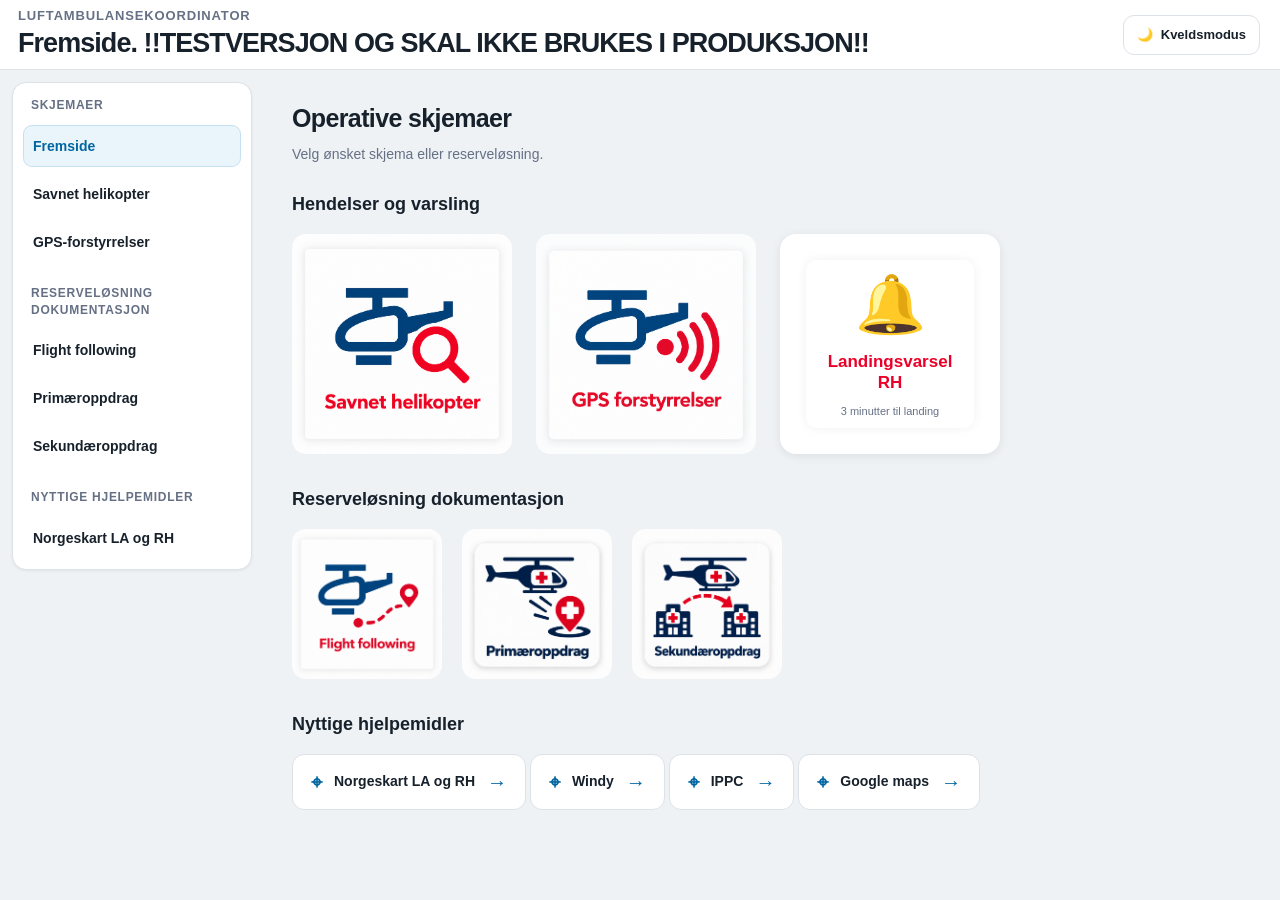
==== commit b4f86b32: "Endringer på FF" ====
--- a/fremside.html
+++ b/fremside.html
@@ -270,11 +270,36 @@
           <span aria-hidden="true">→</span>
         </a>
 
+        <a
+          href="https://windy.com"
+          class="map-button"
+        >
+          <span aria-hidden="true">⌖</span>
+          <span>Windy</span>
+          <span aria-hidden="true">→</span>
+        </a>
+
+        <a
+          href="https://ippc.no"
+          class="map-button"
+        >
+          <span aria-hidden="true">⌖</span>
+          <span>IPPC</span>
+          <span aria-hidden="true">→</span>
+        </a>
+
+                <a
+          href="https://www.google.com/maps"
+          class="map-button"
+        >
+          <span aria-hidden="true">⌖</span>
+          <span>Google maps</span>
+          <span aria-hidden="true">→</span>
+        </a>
+
+
+
       </section>
-
-      <footer class="page-footer">
-        Luftambulansekoordinator
-      </footer>
 
     </main>
 
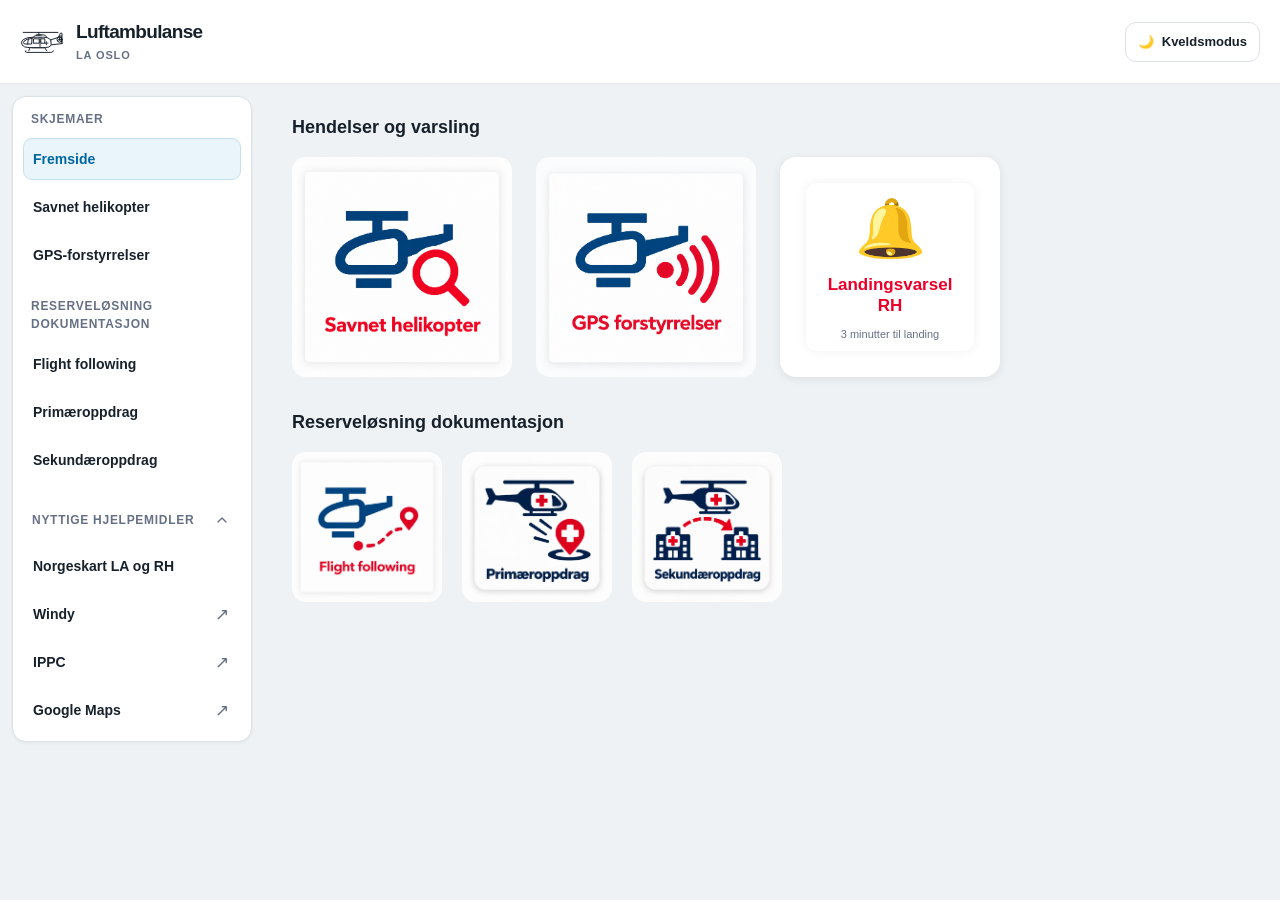
==== commit d8dd03ab: "Gjort større endringer, samlet knapper i bedre løsninger, feilrettet litt ord og uttrykk, endret på " ====
--- a/fremside.html
+++ b/fremside.html
@@ -3,24 +3,58 @@
 <html lang="no">
 <head>
   <meta charset="UTF-8">
-  <meta name="viewport" content="width=device-width, initial-scale=1.0">
+  <meta
+    name="viewport"
+    content="width=device-width, initial-scale=1.0"
+  >
 
   <title>Luftambulansekoordinator</title>
 
-  <link rel="stylesheet" href="felles/felles.css">
-<link rel="stylesheet" href="Fremside/Fremside.css">
-
-  <script src="felles/felles.js" defer></script>
+  <!-- FELLES DESIGN -->
+  <link
+    rel="stylesheet"
+    href="felles/felles.css"
+  >
+
+  <!-- FREMSIDENS DESIGN -->
+  <link
+    rel="stylesheet"
+    href="Fremside/Fremside.css"
+  >
+
+  <!-- NYTT MENYDESIGN -->
+  <link
+    rel="stylesheet"
+    href="felles/hjelpemidler.css"
+  >
+
+  <!-- FELLES FUNKSJONER -->
+  <script
+    src="felles/felles.js"
+    defer
+  ></script>
+
+  <!-- FELLES VENSTREMENY -->
+  <script
+    src="felles/meny.js"
+    defer
+  ></script>
 </head>
 
-<body class="home-page">
-  
-<header class="app-header">
-
-  <div class="header-title">
-    <p class="app-eyebrow">LUFTAMBULANSEKOORDINATOR</p>
-    <h1>Fremside. !!TESTVERSJON OG SKAL IKKE BRUKES I PRODUKSJON!!</h1>
-  </div>
+<body
+  class="home-page"
+  data-page-title="Fremside"
+>
+
+  <!-- =====================================
+       TOPPFELT
+       ===================================== -->
+
+  <header class="app-header">
+
+    <div class="header-title">
+      <h1>Luftambulansekoordinator</h1>
+    </div>
 
     <button
       type="button"
@@ -29,24 +63,43 @@
       aria-pressed="false"
       aria-label="Slå på kveldsmodus"
     >
-      <span class="theme-toggle-icon" aria-hidden="true">🌙</span>
-      <span class="theme-toggle-text">Kveldsmodus</span>
+      <span
+        class="theme-toggle-icon"
+        aria-hidden="true"
+      >🌙</span>
+
+      <span class="theme-toggle-text">
+        Kveldsmodus
+      </span>
     </button>
 
   </header>
 
+
+  <!-- =====================================
+       HOVEDLAYOUT
+       ===================================== -->
+
   <div class="app-layout">
 
-    <!-- FELLES VENSTREMENY -->
-    <!-- Denne brukes også av meny.js på andre sider -->
+
+    <!-- ===================================
+         FELLES VENSTREMENY
+
+         Denne er hovedkilden for meny.js
+         på alle undersider.
+         =================================== -->
 
     <nav
       class="form-navigation"
       data-shared-menu
-      aria-label="Navigasjon"
+      aria-label="Hovednavigasjon"
     >
 
       <div class="form-navigation-inner">
+
+
+        <!-- SKJEMAER -->
 
         <p class="form-navigation-label">
           Skjemaer
@@ -60,7 +113,9 @@
               class="form-nav-link"
               aria-current="page"
             >
-              <span class="form-nav-copy">Fremside</span>
+              <span class="form-nav-copy">
+                Fremside
+              </span>
             </a>
           </li>
 
@@ -69,7 +124,9 @@
               href="savnet-helikopter/savnet-helikopter.html"
               class="form-nav-link"
             >
-              <span class="form-nav-copy">Savnet helikopter</span>
+              <span class="form-nav-copy">
+                Savnet helikopter
+              </span>
             </a>
           </li>
 
@@ -78,11 +135,16 @@
               href="gps-forstyrrelser/gps-forstyrrelser.html"
               class="form-nav-link"
             >
-              <span class="form-nav-copy">GPS-forstyrrelser</span>
+              <span class="form-nav-copy">
+                GPS-forstyrrelser
+              </span>
             </a>
           </li>
 
         </ul>
+
+
+        <!-- RESERVELØSNING -->
 
         <p class="form-navigation-label">
           Reserveløsning dokumentasjon
@@ -95,7 +157,9 @@
               href="flight following/flight following.html"
               class="form-nav-link"
             >
-              <span class="form-nav-copy">Flight following</span>
+              <span class="form-nav-copy">
+                Flight following
+              </span>
             </a>
           </li>
 
@@ -104,7 +168,9 @@
               href="primæroppdrag/primæroppdrag.html"
               class="form-nav-link"
             >
-              <span class="form-nav-copy">Primæroppdrag</span>
+              <span class="form-nav-copy">
+                Primæroppdrag
+              </span>
             </a>
           </li>
 
@@ -113,210 +179,349 @@
               href="sekundæroppdrag/sekundæroppdrag.html"
               class="form-nav-link"
             >
-              <span class="form-nav-copy">Sekundæroppdrag</span>
+              <span class="form-nav-copy">
+                Sekundæroppdrag
+              </span>
             </a>
           </li>
 
         </ul>
 
-        <p class="form-navigation-label">
-          Nyttige hjelpemidler
-        </p>
-
-        <ul class="form-nav-list">
-
-          <li>
-            <a
-              href="la kart/la kart.html"
-              class="form-nav-link"
-            >
-              <span class="form-nav-copy">Norgeskart LA og RH</span>
-            </a>
-          </li>
-
-        </ul>
+
+        <!-- =================================
+             NYTTIGE HJELPEMIDLER
+
+             Åpen som standard.
+             Brukeren kan lukke seksjonen.
+             Tilstanden huskes av meny.js.
+             ================================= -->
+
+        <details
+          class="nav-tools-section"
+          data-tools-section
+          open
+        >
+
+          <summary class="nav-tools-heading">
+
+            <span class="nav-tools-heading-text">
+              Nyttige hjelpemidler
+            </span>
+
+            <span
+              class="nav-tools-chevron"
+              aria-hidden="true"
+            >
+              <svg
+                width="16"
+                height="16"
+                viewBox="0 0 24 24"
+                fill="none"
+                stroke="currentColor"
+                stroke-width="2"
+                stroke-linecap="round"
+                stroke-linejoin="round"
+              >
+                <path d="m6 9 6 6 6-6"></path>
+              </svg>
+            </span>
+
+          </summary>
+
+
+          <ul class="form-nav-list nav-tools-list">
+
+
+            <!-- INTERNT KART -->
+
+            <li>
+              <a
+                href="la kart/la kart.html"
+                class="form-nav-link"
+              >
+                <span class="form-nav-copy">
+                  Norgeskart LA og RH
+                </span>
+              </a>
+            </li>
+
+
+            <!-- WINDY -->
+
+            <li>
+              <a
+                href="https://www.windy.com/"
+                class="form-nav-link nav-external-link"
+                target="_blank"
+                rel="noopener noreferrer"
+                aria-label="Windy, åpnes i ny fane"
+              >
+
+                <span class="form-nav-copy">
+                  Windy
+                </span>
+
+                <span
+                  class="nav-external-icon"
+                  aria-hidden="true"
+                >
+                  ↗
+                </span>
+
+              </a>
+            </li>
+
+
+            <!-- IPPC -->
+
+            <li>
+              <a
+                href="https://www.ippc.no/"
+                class="form-nav-link nav-external-link"
+                target="_blank"
+                rel="noopener noreferrer"
+                aria-label="IPPC, åpnes i ny fane"
+              >
+
+                <span class="form-nav-copy">
+                  IPPC
+                </span>
+
+                <span
+                  class="nav-external-icon"
+                  aria-hidden="true"
+                >
+                  ↗
+                </span>
+
+              </a>
+            </li>
+
+
+            <!-- GOOGLE MAPS -->
+
+            <li>
+              <a
+                href="https://www.google.com/maps"
+                class="form-nav-link nav-external-link"
+                target="_blank"
+                rel="noopener noreferrer"
+                aria-label="Google Maps, åpnes i ny fane"
+              >
+
+                <span class="form-nav-copy">
+                  Google Maps
+                </span>
+
+                <span
+                  class="nav-external-icon"
+                  aria-hidden="true"
+                >
+                  ↗
+                </span>
+
+              </a>
+            </li>
+
+          </ul>
+
+        </details>
 
       </div>
+
     </nav>
 
-    <!-- HOVEDINNHOLD -->
-
-    <main class="main-content" id="mainContent">
-
-      <div class="page-heading">
-        <h2>Operative skjemaer</h2>
-        <p>Velg ønsket skjema eller reserveløsning.</p>
-      </div>
-
-
-<!-- STORE BILDEKNAPPER -->
-
-<section class="home-section">
-
-  <h3 class="section-title">
-    Hendelser og varsling
-  </h3>
-
-  <div class="primary-buttons">
-
-    <!-- SAVNET HELIKOPTER -->
-
-    <a
-      href="savnet-helikopter/savnet-helikopter.html"
-      class="image-button image-button-large"
-      aria-label="Åpne Savnet helikopter"
+
+    <!-- ===================================
+         HOVEDINNHOLD
+         =================================== -->
+
+    <main
+      class="main-content"
+      id="mainContent"
     >
-      <img
-        src="img/savnet heli ferdig.png"
-        alt="Savnet helikopter"
+
+
+      <!-- =================================
+           HENDELSER OG VARSLING
+           ================================= -->
+
+      <section
+        class="home-section"
+        aria-labelledby="hendelserHeading"
       >
-    </a>
-
-    <!-- GPS-FORSTYRRELSER -->
-
-    <a
-      href="gps-forstyrrelser/gps-forstyrrelser.html"
-      class="image-button image-button-large"
-      aria-label="Åpne GPS-forstyrrelser"
-    >
-      <img
-        src="img/GPS forstyrrelse ferdig.png"
-        alt="GPS-forstyrrelser"
+
+        <h3
+          class="section-title"
+          id="hendelserHeading"
+        >
+          Hendelser og varsling
+        </h3>
+
+
+        <div class="primary-buttons">
+
+
+          <!-- SAVNET HELIKOPTER -->
+
+          <a
+            href="savnet-helikopter/savnet-helikopter.html"
+            class="image-button image-button-large"
+            aria-label="Åpne Savnet helikopter"
+          >
+
+            <img
+              src="img/savnet heli ferdig.png"
+              alt="Savnet helikopter"
+            >
+
+          </a>
+
+
+          <!-- GPS-FORSTYRRELSER -->
+
+          <a
+            href="gps-forstyrrelser/gps-forstyrrelser.html"
+            class="image-button image-button-large"
+            aria-label="Åpne GPS-forstyrrelser"
+          >
+
+            <img
+              src="img/GPS forstyrrelse ferdig.png"
+              alt="GPS-forstyrrelser"
+            >
+
+          </a>
+
+
+          <!-- LANDINGSVARSEL RH -->
+
+          <button
+            type="button"
+            class="image-button image-button-large landing-button"
+            id="landingWarningButton"
+            aria-label="Åpne Landingsvarsel RH"
+          >
+
+            <span class="landing-button-content">
+
+              <span
+                class="landing-button-icon"
+                aria-hidden="true"
+              >
+                🔔
+              </span>
+
+              <strong>
+                Landingsvarsel RH
+              </strong>
+
+              <small>
+                3 minutter til landing
+              </small>
+
+            </span>
+
+          </button>
+
+        </div>
+
+      </section>
+
+
+      <!-- =================================
+           RESERVELØSNING DOKUMENTASJON
+           ================================= -->
+
+      <section
+        class="home-section"
+        aria-labelledby="reserveHeading"
       >
-    </a>
-
-    <!-- LANDINGSVARSEL RH -->
-
-    <button
-      type="button"
-      class="image-button image-button-large landing-button"
-      onclick="openLandingsvarsel()"
-      aria-label="Åpne Landingsvarsel RH"
-    >
-      <span class="landing-button-content">
-        <span class="landing-button-icon" aria-hidden="true">
-          🔔
-        </span>
-        <strong>Landingsvarsel RH</strong>
-        <small>3 minutter til landing</small>
-      </span>
-    </button>
-
-  </div>
-
-</section>
-
-      <!-- MINDRE BILDEKNAPPER -->
-
-      <section class="home-section">
-
-        <h3 class="section-title">
+
+        <h3
+          class="section-title"
+          id="reserveHeading"
+        >
           Reserveløsning dokumentasjon
         </h3>
 
+
         <div class="secondary-buttons">
+
+
+          <!-- FLIGHT FOLLOWING -->
 
           <a
             href="flight following/flight following.html"
             class="image-button image-button-small"
             aria-label="Åpne Flight following"
           >
+
             <img
               src="img/FF ferdig.png"
               alt="Flight following"
             >
+
           </a>
+
+
+          <!-- PRIMÆROPPDRAG -->
 
           <a
             href="primæroppdrag/primæroppdrag.html"
             class="image-button image-button-small"
             aria-label="Åpne Primæroppdrag"
           >
+
             <img
               src="img/primæroppdragv2.png"
               alt="Primæroppdrag"
             >
+
           </a>
+
+
+          <!-- SEKUNDÆROPPDRAG -->
 
           <a
             href="sekundæroppdrag/sekundæroppdrag.html"
             class="image-button image-button-small"
             aria-label="Åpne Sekundæroppdrag"
           >
+
             <img
               src="img/sekundær-min.png"
               alt="Sekundæroppdrag"
             >
+
           </a>
 
         </div>
 
       </section>
 
-      <!-- NYTTIGE HJELPEMIDLER -->
-
-      <section class="home-section">
-
-        <h3 class="section-title">
-          Nyttige hjelpemidler
-        </h3>
-
-        <a
-          href="la kart/la kart.html"
-          class="map-button"
-        >
-          <span aria-hidden="true">⌖</span>
-          <span>Norgeskart LA og RH</span>
-          <span aria-hidden="true">→</span>
-        </a>
-
-        <a
-          href="https://windy.com"
-          class="map-button"
-        >
-          <span aria-hidden="true">⌖</span>
-          <span>Windy</span>
-          <span aria-hidden="true">→</span>
-        </a>
-
-        <a
-          href="https://ippc.no"
-          class="map-button"
-        >
-          <span aria-hidden="true">⌖</span>
-          <span>IPPC</span>
-          <span aria-hidden="true">→</span>
-        </a>
-
-                <a
-          href="https://www.google.com/maps"
-          class="map-button"
-        >
-          <span aria-hidden="true">⌖</span>
-          <span>Google maps</span>
-          <span aria-hidden="true">→</span>
-        </a>
-
-
-
-      </section>
 
     </main>
 
-
   </div>
 
-  <!-- ÅPNE LANDINGSVARSEL I EGET VINDU -->
+
+  <!-- =====================================
+       LANDINGSVARSEL RH
+       ÅPNES I SEPARAT VINDU
+       ===================================== -->
 
   <script>
     let landingsvarselWindow = null;
 
     function openLandingsvarsel() {
 
-      // Dersom klokken allerede er åpen,
-      // hent frem eksisterende vindu.
-      if (landingsvarselWindow &&
-          !landingsvarselWindow.closed) {
+      // Gjenbruk vinduet dersom det allerede er åpent.
+
+      if (
+        landingsvarselWindow &&
+        !landingsvarselWindow.closed
+      ) {
         landingsvarselWindow.focus();
         return;
       }
@@ -326,31 +531,50 @@
 
       const left = Math.max(
         0,
-        Math.round((screen.availWidth - width) / 2)
+        Math.round(
+          (screen.availWidth - width) / 2
+        )
       );
 
       const top = Math.max(
         0,
-        Math.round((screen.availHeight - height) / 2)
+        Math.round(
+          (screen.availHeight - height) / 2
+        )
       );
 
-
-  landingsvarselWindow = window.open(
-  "landingsvarsling/landingsvarsling.html",
-  "LandingsvarselRH",
-  `popup=yes,width=${width},height=${height},` +
-  `left=${left},top=${top},resizable=yes,scrollbars=yes`
-);
+      landingsvarselWindow = window.open(
+        "landingsvarsling/landingsvarsling.html",
+        "LandingsvarselRH",
+        `popup=yes,width=${width},height=${height},` +
+        `left=${left},top=${top},` +
+        "resizable=yes,scrollbars=yes"
+      );
 
       if (landingsvarselWindow) {
+
         landingsvarselWindow.focus();
+
       } else {
+
         alert(
           "Nettleseren blokkerte vinduet. " +
           "Tillat popup-vinduer for denne siden."
         );
+
       }
     }
+
+
+    // Koble landingsvarselknappen til funksjonen.
+
+    document.getElementById(
+      "landingWarningButton"
+    )?.addEventListener(
+      "click",
+      openLandingsvarsel
+    );
+
   </script>
 
 </body>
--- a/felles/felles.css
+++ b/felles/felles.css
@@ -1,164 +1,157 @@
-/* =========================================================
-   DAG- OG KVELDSMODUS
+
+/* =========================================================
+   LUFTAMBULANSE
+   LA OSLO
+
+   FELLES CSS
+   Versjon 2026-10-19
+
+   1. Grunninnstillinger
+   2. Felles toppfelt
+   3. Helikopterikon
+   4. Prosjektnavn
+   5. Aktiv skjematittel
+   6. Temaknapp
+   7. Kveldsmodus
+   8. Venstremeny
+   9. Kolonnebredder
+   10. Responsivt design
+   ========================================================= */
+
+
+/* =========================================================
+   1. GRUNNINNSTILLINGER
    ========================================================= */
 
 html {
   color-scheme: light;
 }
 
-.app-header {
+
+/* =========================================================
+   2. FELLES TOPPFELT
+   ========================================================= */
+
+html body .app-header.shared-app-header,
+html body.savnet-side .app-header.shared-app-header {
+
   position: relative;
-  padding-right: 180px;
-}
-
-.theme-toggle {
-  position: absolute;
-  top: 50%;
-  right: 20px;
-  transform: translateY(-50%);
+
+  display: grid;
+
+  grid-template-columns:
+    240px minmax(0, 1fr) 340px;
+
+  column-gap: 14px;
+
+  align-items: center;
+
+  width: 100%;
+  min-height: 84px;
+
+  margin: 0;
+  padding: 12px 9px;
+
+  background: var(--surface, #ffffff);
+
+  border-bottom: 1px solid
+    var(--border-light, #e4e7ec);
+
+  box-shadow: none;
+}
+
+
+/* =========================================================
+   3. PROSJEKTIDENTITET
+   ========================================================= */
+
+html body .shared-app-header .header-title {
+
+  grid-column: 1;
+  grid-row: 1;
+
+  position: relative;
+  z-index: 1;
+
+  display: flex;
+  flex-direction: row;
+
+  align-items: center;
+  justify-content: flex-start;
+
+  gap: 10px;
+
+  min-width: 0;
+  width: 100%;
+  max-width: 100%;
+
+  margin: 0;
+  padding: 0 0 0 9px;
+}
+
+
+/* =========================================================
+   4. HELIKOPTERIKON
+   ========================================================= */
+
+html body .shared-app-header .app-brand-mark {
 
   display: inline-flex;
+
   align-items: center;
   justify-content: center;
-  gap: 8px;
-
-  min-height: 38px;
-  padding: 8px 12px;
-
-  border: 1px solid var(--border, #d0d5dd);
-  border-radius: 10px;
-
-  background: var(--surface, #ffffff);
+
+  flex: 0 0 48px;
+
+  width: 48px;
+  height: 48px;
+
   color: var(--text, #17212b);
-
-  font: inherit;
-  font-size: 13px;
-  font-weight: 700;
-  cursor: pointer;
-}
-
-.theme-toggle:hover {
-  filter: brightness(0.95);
-}
-
-.theme-toggle:focus-visible {
-  outline: 3px solid var(--primary, #0066a1);
-  outline-offset: 3px;
-}
-
-html[data-theme="dark"] {
-  color-scheme: dark;
-
-  --primary: #70bce8;
-  --background: #111820;
-  --surface: #1b2530;
-  --text: #e7edf4;
-  --muted: #a9b5c3;
-  --border: #4a596b;
-  --border-light: #344252;
-
-  --green: #176c43;
-  --green-dark: #1d8050;
-  --red: #a32929;
-  --red-dark: #bd3030;
-  --blue-light: #243f55;
-  --blue-light-hover: #30526d;
-  --black: #0c1117;
-}
-
-html[data-theme="dark"] body {
-  background: var(--background);
-  color: var(--text);
-}
-
-html[data-theme="dark"] .app-header,
-html[data-theme="dark"] .form-section,
-html[data-theme="dark"] .side-panel-inner {
-  background: var(--surface);
-  color: var(--text);
-  border-color: var(--border-light);
-}
-
-html[data-theme="dark"] label,
-html[data-theme="dark"] .field-label {
-  color: #c8d3df;
-}
-
-html[data-theme="dark"] .app-eyebrow {
-  color: var(--muted);
-}
-
-html[data-theme="dark"] .field-card,
-html[data-theme="dark"] .report-output,
-html[data-theme="dark"] input,
-html[data-theme="dark"] textarea {
-  background: #151e28;
-  color: var(--text);
-  border-color: var(--border);
-}
-
-html[data-theme="dark"] input::placeholder,
-html[data-theme="dark"] textarea::placeholder {
-  color: #95a3b4;
-}
-
-html[data-theme="dark"] .chip,
-html[data-theme="dark"] .criteria-chip {
-  background: #151e28;
-  border-color: var(--border);
-  color: var(--text);
-}
-
-html[data-theme="dark"] .chip.is-selected {
-  background: #275b7b;
-  border-color: var(--primary);
-  color: #ffffff;
-}
-
-html[data-theme="dark"] .criteria-chip.is-selected {
-  background: #243f55;
-  color: #d8efff;
-  border-color: var(--primary);
-}
-
-html[data-theme="dark"] .action-procedure {
-  color: #d8efff;
-}
-
-html[data-theme="dark"] .copy-confirmation {
-  color: #7bd6a5;
-}
-
-html[data-theme="dark"] .field-error {
-  color: #ff9b9b;
-}
-
-@media (max-width: 560px) {
-  .app-header {
-    padding-right: 145px;
-  }
-
-  .theme-toggle {
-    right: 12px;
-    gap: 5px;
-    padding: 7px 9px;
-    font-size: 12px;
-  }
-}
-
-/* =========================================================
-   FELLES VENSTREMENY
-
-   Disse reglene overstyrer de gamle menyreglene i
-   savnet-helikopter.css.
-   ========================================================= */
-
-html body .form-navigation {
+}
+
+
+html body .shared-app-header
+.app-brand-helicopter {
+
+  display: block;
+
+  width: 100%;
+  height: 100%;
+
+  color: inherit;
+}
+
+
+/* =========================================================
+   5. LUFTAMBULANSE / LA OSLO
+   ========================================================= */
+
+html body .shared-app-header .app-brand-copy {
+
+  display: flex;
+  flex-direction: column;
+
+  align-items: flex-start;
+  justify-content: center;
+
   min-width: 0;
-  align-self: start;
-
-  position: sticky;
-  top: calc(var(--header-height, 70px) + 12px);
+  flex: 1 1 auto;
+}
+
+
+/* HOVEDNAVN */
+
+html body .shared-app-header .header-title h1 {
+
+  display: block;
+
+  min-width: 0;
+  max-width: 100%;
+
+  margin: 0;
+  padding: 0;
+
+  color: var(--text, #17212b);
 
   font-family:
     -apple-system,
@@ -167,24 +160,443 @@
     Arial,
     sans-serif;
 
-  line-height: 1.45;
-}
-
-html body .form-navigation-inner {
+  font-size: 19px;
+  font-weight: 800;
+
+  line-height: 1.15;
+  letter-spacing: -0.035em;
+
+  white-space: nowrap;
+}
+
+
+/* UNDERTITTEL */
+
+html body .shared-app-header
+.app-header-subtitle {
+
+  display: block;
+
+  margin: 5px 0 0;
+  padding: 0;
+
+  color: var(--muted, #667085);
+
+  font-family:
+    -apple-system,
+    BlinkMacSystemFont,
+    "Segoe UI",
+    Arial,
+    sans-serif;
+
+  font-size: 11px;
+  font-weight: 800;
+
+  line-height: 1.3;
+  letter-spacing: 0.08em;
+
+  text-transform: uppercase;
+
+  white-space: nowrap;
+}
+
+
+/* =========================================================
+   6. AKTIV SKJEMATITTEL
+   ========================================================= */
+
+html body .shared-app-header .app-active-page {
+
+  grid-column: 2;
+  grid-row: 1;
+
+  display: flex;
+
+  align-items: center;
+  justify-content: center;
+
+  min-width: 0;
+  width: 100%;
+
+  margin: 0;
+  padding: 0 12px;
+
+  text-align: center;
+}
+
+
+html body .shared-app-header
+.app-active-page[hidden] {
+
+  display: none !important;
+}
+
+
+html body .shared-app-header
+.app-active-page-title {
+
+  display: block;
+
+  max-width: 100%;
+
+  margin: 0;
+  padding: 0;
+
+  color: var(--text, #17212b);
+
+  font-family:
+    -apple-system,
+    BlinkMacSystemFont,
+    "Segoe UI",
+    Arial,
+    sans-serif;
+
+  font-size: 25px;
+  font-weight: 800;
+
+  line-height: 1.2;
+  letter-spacing: -0.03em;
+
+  text-align: center;
+  overflow-wrap: break-word;
+}
+
+
+/* =========================================================
+   7. KVELDSMODUSKNAPP
+   ========================================================= */
+
+html body .shared-app-header .theme-toggle,
+html body.savnet-side
+.app-header.shared-app-header .theme-toggle {
+
+  grid-column: 3;
+  grid-row: 1;
+
   position: static;
 
-  padding: 10px;
+  top: auto;
+  right: auto;
+  bottom: auto;
+  left: auto;
+
+  transform: none;
+
+  display: inline-flex;
+
+  align-items: center;
+  justify-content: center;
+
+  justify-self: end;
+
+  gap: 8px;
+
+  width: auto;
+  min-width: 0;
+  min-height: 40px;
+
+  margin: 0 11px 0 0;
+  padding: 8px 12px;
 
   background: var(--surface, #ffffff);
   color: var(--text, #17212b);
 
-  border: 1px solid #e4e7ec;
+  border: 1px solid
+    var(--border, #d0d5dd);
+
+  border-radius: 11px;
+
+  font-family: inherit;
+  font-size: 13px;
+  font-weight: 700;
+
+  white-space: nowrap;
+
+  cursor: pointer;
+}
+
+
+html body .shared-app-header
+.theme-toggle:hover {
+
+  filter: brightness(0.95);
+}
+
+
+html body .shared-app-header
+.theme-toggle:focus-visible {
+
+  outline: 3px solid
+    var(--primary, #0066a1);
+
+  outline-offset: 3px;
+}
+
+
+/* =========================================================
+   8. FJERN GAMMEL SKJEMATITTEL
+   ========================================================= */
+
+html body .form-panel > .app-page-title {
+
+  display: none !important;
+}
+
+
+/* =========================================================
+   9. KVELDSMODUS
+   ========================================================= */
+
+html[data-theme="dark"] {
+
+  color-scheme: dark;
+
+  --primary: #70bce8;
+
+  --background: #111820;
+  --surface: #1b2530;
+
+  --text: #e7edf4;
+  --muted: #a9b5c3;
+
+  --border: #4a596b;
+  --border-light: #344252;
+
+  --green: #176c43;
+  --green-dark: #1d8050;
+
+  --red: #a32929;
+  --red-dark: #bd3030;
+
+  --blue-light: #243f55;
+  --blue-light-hover: #30526d;
+
+  --black: #0c1117;
+}
+
+
+html[data-theme="dark"] body {
+
+  background: var(--background);
+  color: var(--text);
+}
+
+
+/* GENERELLE FLATER */
+
+html[data-theme="dark"] .app-header,
+html[data-theme="dark"] .form-section,
+html[data-theme="dark"] .side-panel-inner {
+
+  background: var(--surface);
+  color: var(--text);
+
+  border-color: var(--border-light);
+}
+
+
+/* TOPPFELT */
+
+html[data-theme="dark"] body
+.app-header.shared-app-header {
+
+  background: var(--surface);
+  border-color: var(--border-light);
+}
+
+
+/* PROSJEKTNAVN */
+
+html[data-theme="dark"] body
+.shared-app-header .header-title h1 {
+
+  color: var(--text);
+}
+
+
+/* HELIKOPTER */
+
+html[data-theme="dark"] body
+.shared-app-header .app-brand-mark {
+
+  color: var(--text);
+}
+
+
+/* UNDERTITTEL */
+
+html[data-theme="dark"] body
+.shared-app-header .app-header-subtitle {
+
+  color: var(--muted);
+}
+
+
+/* SKJEMATITTEL */
+
+html[data-theme="dark"] body
+.shared-app-header .app-active-page-title {
+
+  color: var(--text);
+}
+
+
+/* TEMAKNAPP */
+
+html[data-theme="dark"] body
+.shared-app-header .theme-toggle {
+
+  background: var(--surface);
+  color: var(--text);
+
+  border-color: var(--border);
+}
+
+
+/* ETIKETTER */
+
+html[data-theme="dark"] label,
+html[data-theme="dark"] .field-label {
+
+  color: #c8d3df;
+}
+
+
+html[data-theme="dark"] .app-eyebrow {
+
+  color: var(--muted);
+}
+
+
+/* INNPUTFELTER */
+
+html[data-theme="dark"] .field-card,
+html[data-theme="dark"] .report-output,
+html[data-theme="dark"] input,
+html[data-theme="dark"] textarea {
+
+  background: #151e28;
+  color: var(--text);
+
+  border-color: var(--border);
+}
+
+
+/* PLACEHOLDERS */
+
+html[data-theme="dark"] input::placeholder,
+html[data-theme="dark"] textarea::placeholder {
+
+  color: #95a3b4;
+}
+
+
+/* VALGKNAPPER */
+
+html[data-theme="dark"] .chip,
+html[data-theme="dark"] .criteria-chip {
+
+  background: #151e28;
+  border-color: var(--border);
+
+  color: var(--text);
+}
+
+
+html[data-theme="dark"] .chip.is-selected {
+
+  background: #275b7b;
+  border-color: var(--primary);
+
+  color: #ffffff;
+}
+
+
+html[data-theme="dark"]
+.criteria-chip.is-selected {
+
+  background: #243f55;
+  border-color: var(--primary);
+
+  color: #d8efff;
+}
+
+
+/* PROSEDYREKNAPP */
+
+html[data-theme="dark"] .action-procedure {
+
+  color: #d8efff;
+}
+
+
+/* KOPIERINGSBEKREFTELSE */
+
+html[data-theme="dark"] .copy-confirmation {
+
+  color: #7bd6a5;
+}
+
+
+/* FEILMELDINGER */
+
+html[data-theme="dark"] .field-error {
+
+  color: #ff9b9b;
+}
+
+
+/* =========================================================
+   10. FELLES VENSTREMENY
+   ========================================================= */
+
+html body .form-navigation {
+
+  min-width: 0;
+  align-self: start;
+
+  position: sticky;
+
+  top: calc(
+    var(--header-height, 84px) + 12px
+  );
+
+  font-family:
+    -apple-system,
+    BlinkMacSystemFont,
+    "Segoe UI",
+    Arial,
+    sans-serif;
+
+  line-height: 1.45;
+}
+
+
+/* MENYBEHOLDER */
+
+html body .form-navigation-inner {
+
+  position: static;
+
+  padding: 10px;
+
+  background: var(--surface, #ffffff);
+  color: var(--text, #17212b);
+
+  border: 1px solid
+    var(--border-light, #e4e7ec);
+
   border-radius: 14px;
 
-  box-shadow: 0 1px 3px rgba(0, 0, 0, 0.06);
-}
+  box-shadow:
+    0 1px 3px rgba(0, 0, 0, 0.06);
+}
+
+
+/* MENYOVERSKRIFTER */
 
 html body .form-navigation-label {
+
   display: block;
 
   margin: 4px 8px 10px;
@@ -193,17 +605,26 @@
 
   font-size: 12px;
   font-weight: 700;
+
   letter-spacing: 0.06em;
   text-transform: uppercase;
 }
 
-html body .form-navigation-label:not(:first-child) {
+
+html body
+.form-navigation-label:not(:first-child) {
+
   margin-top: 22px;
 }
 
+
+/* MENYLISTE */
+
 html body .form-nav-list {
+
   display: grid;
   grid-template-columns: 1fr;
+
   gap: 6px;
 
   margin: 0;
@@ -212,9 +633,14 @@
   list-style: none;
 }
 
+
+/* MENYLENKER */
+
 html body .form-nav-link {
+
   display: flex;
   align-items: center;
+
   gap: 8px;
 
   min-height: 42px;
@@ -233,37 +659,58 @@
   overflow-wrap: anywhere;
 }
 
+
+/* HOVER */
+
 html body a.form-nav-link:hover {
+
   background: #f3f6f8;
   border-color: #e4e7ec;
 }
 
-html body .form-nav-link[aria-current="page"] {
+
+/* AKTIV SIDE */
+
+html body
+.form-nav-link[aria-current="page"] {
+
   background: #eaf5fb;
   border-color: #c5e1f1;
+
   color: #0066a1;
 }
 
+
+/* UTILGJENGELIG LENKE */
+
 html body .form-nav-link.is-unavailable {
+
   color: var(--muted, #667085);
   cursor: default;
 }
 
+
+/* EVENTUELLE MENYIKONER */
+
 html body .form-nav-icon {
+
   display: inline-flex;
   align-items: center;
   justify-content: center;
 
   width: 24px;
   height: 24px;
+
   flex: 0 0 24px;
 
   text-align: center;
   font-size: 18px;
 }
 
+
 html body .form-nav-icon img,
 html body .form-nav-icon svg {
+
   display: block;
 
   width: 24px;
@@ -272,72 +719,466 @@
   object-fit: contain;
 }
 
+
 html body .form-nav-copy {
+
   min-width: 0;
 }
 
-/* MENY I KVELDSMODUS */
-
-html[data-theme="dark"] body .form-navigation-inner {
+
+/* =========================================================
+   11. VENSTREMENY I KVELDSMODUS
+   ========================================================= */
+
+html[data-theme="dark"] body
+.form-navigation-inner {
+
   border-color: #344252;
 }
 
-html[data-theme="dark"] body a.form-nav-link:hover {
+
+html[data-theme="dark"] body
+a.form-nav-link:hover {
+
   background: #263444;
   border-color: #344252;
 }
 
-html[data-theme="dark"] body .form-nav-link[aria-current="page"] {
+
+html[data-theme="dark"] body
+.form-nav-link[aria-current="page"] {
+
   background: #243f55;
   border-color: #70bce8;
+
   color: #d8efff;
 }
 
-/* =========================================================
-   SAMME MENYBREDDE PÅ FREMSIDE OG SAVNET HELIKOPTER
-   ========================================================= */
+
+/* =========================================================
+   12. KOLONNEBREDDER
+   ========================================================= */
+
+/* FREMSIDE */
 
 html body .app-layout {
-  grid-template-columns: 240px minmax(0, 1fr);
-}
+
+  grid-template-columns:
+    240px minmax(0, 1fr);
+}
+
+
+/* UNDERSIDER MED RAPPORTPANEL */
 
 html body .app-shell {
-  grid-template-columns: 240px minmax(0, 1fr) 340px;
-}
+
+  grid-template-columns:
+    240px minmax(0, 1fr) 340px;
+}
+
+
+/* =========================================================
+   13. MELLOMSTORE SKJERMER
+   ========================================================= */
 
 @media (max-width: 1200px) {
+
+  /* FREMSIDE */
+
   html body .app-layout {
-    grid-template-columns: 210px minmax(0, 1fr);
-  }
+
+    grid-template-columns:
+      210px minmax(0, 1fr);
+  }
+
+
+  /* UNDERSIDER */
 
   html body .app-shell {
-    grid-template-columns: 210px minmax(0, 1fr) 300px;
-  }
-}
-
-/* MENY PÅ SMAL SKJERM */
+
+    grid-template-columns:
+      210px minmax(0, 1fr) 300px;
+  }
+
+
+  /* TOPPFELT */
+
+  html body .app-header.shared-app-header,
+  html body.savnet-side
+  .app-header.shared-app-header {
+
+    grid-template-columns:
+      210px minmax(0, 1fr) 300px;
+
+    column-gap: 10px;
+  }
+
+
+  /* HELIKOPTER */
+
+  html body .shared-app-header
+  .app-brand-mark {
+
+    flex-basis: 38px;
+
+    width: 38px;
+    height: 38px;
+  }
+
+
+  /* LUFTAMBULANSE */
+
+  html body .shared-app-header
+  .header-title h1 {
+
+    font-size: 16px;
+  }
+
+
+  /* SKJEMATITTEL */
+
+  html body .shared-app-header
+  .app-active-page-title {
+
+    font-size: 22px;
+  }
+
+}
+
+
+/* =========================================================
+   14. NETTBRETT OG MINDRE SKJERMER
+   ========================================================= */
+
+@media (max-width: 1000px) {
+
+  /*
+     TOPPFELT I TO RADER:
+
+     RAD 1:
+     Helikopter / Luftambulanse / LA OSLO
+     Temaknapp til høyre
+
+     RAD 2:
+     Aktiv skjematittel
+  */
+
+  html body .app-header.shared-app-header,
+  html body.savnet-side
+  .app-header.shared-app-header {
+
+    display: grid;
+
+    grid-template-columns:
+      minmax(0, 1fr) auto;
+
+    grid-template-rows:
+      auto auto;
+
+    gap: 10px 12px;
+
+    min-height: 84px;
+    padding: 12px 16px;
+  }
+
+
+  /* LOGO */
+
+  html body .shared-app-header
+  .header-title {
+
+    grid-column: 1;
+    grid-row: 1;
+
+    width: auto;
+    max-width: 100%;
+
+    padding-left: 0;
+
+    gap: 10px;
+  }
+
+
+  /* HELIKOPTER */
+
+  html body .shared-app-header
+  .app-brand-mark {
+
+    flex-basis: 40px;
+
+    width: 40px;
+    height: 40px;
+  }
+
+
+  /* LUFTAMBULANSE */
+
+  html body .shared-app-header
+  .header-title h1 {
+
+    font-size: 19px;
+
+    white-space: normal;
+    overflow-wrap: break-word;
+  }
+
+
+  /* TEMAKNAPP */
+
+  html body .shared-app-header
+  .theme-toggle,
+  html body.savnet-side
+  .app-header.shared-app-header
+  .theme-toggle {
+
+    grid-column: 2;
+    grid-row: 1;
+
+    justify-self: end;
+
+    margin-right: 0;
+  }
+
+
+  /* SKJEMATITTEL */
+
+  html body .shared-app-header
+  .app-active-page {
+
+    grid-column: 1 / -1;
+    grid-row: 2;
+
+    justify-content: flex-start;
+
+    width: 100%;
+
+    padding: 10px 0 0;
+
+    border-top: 1px solid
+      var(--border-light, #e4e7ec);
+
+    text-align: left;
+  }
+
+
+  html body .shared-app-header
+  .app-active-page-title {
+
+    font-size: 22px;
+    text-align: left;
+  }
+
+}
+
+
+/* =========================================================
+   15. ENKELTKOLONNEVISNING
+   ========================================================= */
 
 @media (max-width: 900px) {
+
+  /* SKJEMA / RAPPORT */
+
   html body .app-layout,
   html body .app-shell {
+
     grid-template-columns: 1fr;
   }
 
+
+  /* VENSTREMENY */
+
   html body .form-navigation {
+
     position: static;
     top: auto;
   }
 
+
   html body .form-navigation-label {
+
     display: block;
   }
 
+
   html body .form-nav-list {
+
     display: grid;
 
     grid-template-columns:
-      repeat(auto-fit, minmax(150px, 1fr));
+      repeat(
+        auto-fit,
+        minmax(150px, 1fr)
+      );
 
     gap: 6px;
   }
-}+
+}
+
+
+/* =========================================================
+   16. MOBILVISNING
+   ========================================================= */
+
+@media (max-width: 560px) {
+
+  /* TOPPFELT */
+
+  html body .app-header.shared-app-header,
+  html body.savnet-side
+  .app-header.shared-app-header {
+
+    gap: 10px 8px;
+
+    padding: 12px;
+  }
+
+
+  /* LOGO */
+
+  html body .shared-app-header
+  .header-title {
+
+    gap: 8px;
+  }
+
+
+  /* HELIKOPTER */
+
+  html body .shared-app-header
+  .app-brand-mark {
+
+    flex-basis: 32px;
+
+    width: 32px;
+    height: 32px;
+  }
+
+
+  /* LUFTAMBULANSE */
+
+  html body .shared-app-header
+  .header-title h1 {
+
+    font-size: 16px;
+    line-height: 1.2;
+  }
+
+
+  /* LA OSLO */
+
+  html body .shared-app-header
+  .app-header-subtitle {
+
+    font-size: 10px;
+  }
+
+
+  /* SKJEMATITTEL */
+
+  html body .shared-app-header
+  .app-active-page-title {
+
+    font-size: 21px;
+  }
+
+
+  /* TEMAKNAPP */
+
+  html body .shared-app-header
+  .theme-toggle,
+  html body.savnet-side
+  .app-header.shared-app-header
+  .theme-toggle {
+
+    gap: 5px;
+
+    min-height: 36px;
+
+    padding: 7px 9px;
+
+    font-size: 12px;
+  }
+
+}
+
+
+/* =========================================================
+   17. EKSTRA SMÅ SKJERMER
+   ========================================================= */
+
+@media (max-width: 380px) {
+
+  html body .shared-app-header
+  .header-title {
+
+    gap: 6px;
+  }
+
+
+  html body .shared-app-header
+  .app-brand-mark {
+
+    flex-basis: 28px;
+
+    width: 28px;
+    height: 28px;
+  }
+
+
+  html body .shared-app-header
+  .header-title h1 {
+
+    font-size: 14px;
+  }
+
+
+  html body .shared-app-header
+  .theme-toggle {
+
+    padding: 6px 8px;
+  }
+
+}
+
+
+/* =========================================================
+   18. REDUSERT ANIMASJON
+   ========================================================= */
+
+@media (prefers-reduced-motion: reduce) {
+
+  html body .shared-app-header
+  .theme-toggle {
+
+    transition: none;
+  }
+
+}
+
+
+/* ==========================================
+   SEKUNDÆROPPDRAG – PROSEDYREKNAPP
+   ========================================== */
+
+html body.secondary-page
+.report-actions > .print-btn {
+  grid-column: 1 !important;
+}
+
+html body.secondary-page
+.report-actions > .procedure-btn {
+  grid-column: 2 !important;
+  order: 3 !important;
+
+  background: var(--rp-background) !important;
+  color: var(--rp-text) !important;
+  border: 1px solid var(--rp-border) !important;
+}
+
+html body.secondary-page
+.report-actions > .procedure-btn:disabled {
+  opacity: 0.6 !important;
+  cursor: not-allowed !important;
+}
--- a/Fremside/Fremside.css
+++ b/Fremside/Fremside.css
@@ -55,85 +55,6 @@
   outline-offset: 3px;
 }
 
-/* 3. TOPPFELT */
-
-html body.home-page .app-header {
-  position: relative;
-
-  display: flex;
-  align-items: center;
-  justify-content: space-between;
-
-  width: 100%;
-  min-height: 70px;
-
-  padding: 8px 180px 10px 18px;
-
-  background: var(--surface);
-  color: var(--text);
-
-  border-bottom: 1px solid var(--border);
-}
-
-.home-page .header-title {
-  display: flex;
-  flex-direction: column;
-  justify-content: center;
-  min-width: 0;
-}
-
-.home-page .app-eyebrow {
-  margin: 0 0 2px;
-
-  color: var(--muted);
-
-  font-size: 13px;
-  font-weight: 800;
-  letter-spacing: 0.065em;
-  line-height: 1.3;
-}
-
-.home-page .app-header h1 {
-  margin: 0;
-
-  color: var(--text);
-
-  font-size: 27px;
-  font-weight: 750;
-  letter-spacing: -0.035em;
-  line-height: 1.2;
-}
-
-/* 4. KVELDSMODUSKNAPP */
-
-html body.home-page .theme-toggle {
-  position: absolute;
-  top: 50%;
-  right: 20px;
-  transform: translateY(-50%);
-
-  display: inline-flex;
-  align-items: center;
-  justify-content: center;
-  gap: 8px;
-
-  min-height: 40px;
-  padding: 8px 13px;
-
-  background: var(--surface);
-  color: var(--text);
-
-  border: 1px solid var(--border);
-  border-radius: 11px;
-
-  font-family: inherit;
-  font-size: 13px;
-  font-weight: 700;
-
-  white-space: nowrap;
-  cursor: pointer;
-}
-
 /* 5. HOVEDOPPSETT */
 
 html body.home-page .app-layout {
@@ -387,7 +308,6 @@
   color: var(--text);
 }
 
-html[data-theme="dark"] body.home-page .app-header,
 html[data-theme="dark"] body.home-page .form-navigation-inner,
 html[data-theme="dark"] body.home-page .map-button {
   background: var(--surface);
@@ -456,24 +376,6 @@
 /* 17. MOBIL */
 
 @media (max-width: 600px) {
-
-  html body.home-page .app-header {
-    padding: 10px 145px 10px 14px;
-  }
-
-  .home-page .app-eyebrow {
-    font-size: 10px;
-  }
-
-  .home-page .app-header h1 {
-    font-size: 22px;
-  }
-
-  html body.home-page .theme-toggle {
-    right: 12px;
-    padding: 7px 9px;
-    font-size: 12px;
-  }
 
   html body.home-page .app-layout > .main-content {
     padding: 16px 5px;
--- a/felles/hjelpemidler.css
+++ b/felles/hjelpemidler.css
@@ -0,0 +1,579 @@
+
+/* =========================================================
+   LUFTAMBULANSEKOORDINATOR
+   HJELPEMIDLER OG DEMOVERSJON
+
+   Fil: felles/hjelpemidler.css
+
+   1. Utvidbar venstremeny
+   2. Eksterne lenker
+   3. Dag- og kveldsmodus
+   4. Statusmerking på fremsiden
+   5. Tastaturnavigasjon
+   6. Responsivt design
+   ========================================================= */
+
+
+/* =========================================================
+   1. UTVIDBAR SEKSJON I VENSTREMENY
+   ========================================================= */
+
+html body .nav-tools-section {
+
+  display: block;
+
+  min-width: 0;
+
+  margin-top: 22px;
+  padding: 0;
+
+  border: 0;
+  background: transparent;
+
+}
+
+
+/* OVERSKRIFTEN */
+
+html body .nav-tools-heading {
+
+  display: flex;
+  align-items: center;
+  justify-content: space-between;
+
+  gap: 8px;
+
+  min-height: 34px;
+
+  margin: 0 4px 8px;
+  padding: 5px 4px;
+
+  color: var(--muted, #667085);
+
+  background: transparent;
+
+  border: 1px solid transparent;
+  border-radius: 7px;
+
+  cursor: pointer;
+
+  list-style: none;
+
+  user-select: none;
+
+  transition:
+    background 0.15s ease,
+    color 0.15s ease;
+
+}
+
+
+/* FJERN STANDARDPIL FRA NETTLESER */
+
+html body .nav-tools-heading::-webkit-details-marker {
+  display: none;
+}
+
+html body .nav-tools-heading::marker {
+  content: "";
+}
+
+
+/* TEKST I OVERSKRIFTEN */
+
+html body .nav-tools-heading-text {
+
+  min-width: 0;
+
+  font-family:
+    -apple-system,
+    BlinkMacSystemFont,
+    "Segoe UI",
+    Arial,
+    sans-serif;
+
+  font-size: 12px;
+  font-weight: 700;
+
+  line-height: 1.4;
+  letter-spacing: 0.06em;
+
+  text-transform: uppercase;
+
+}
+
+
+/* HOVER */
+
+html body .nav-tools-heading:hover {
+
+  background: #f3f6f8;
+  color: var(--text, #17212b);
+
+}
+
+
+/* =========================================================
+   2. PIL SOM VISER ÅPEN/LUKKET
+   ========================================================= */
+
+html body .nav-tools-chevron {
+
+  display: inline-flex;
+
+  align-items: center;
+  justify-content: center;
+
+  flex: 0 0 20px;
+
+  width: 20px;
+  height: 20px;
+
+  color: var(--muted, #667085);
+
+  transition:
+    transform 0.18s ease;
+
+}
+
+
+/* LUKKET = PIL NED */
+
+html body .nav-tools-section:not([open])
+.nav-tools-chevron {
+
+  transform: rotate(0deg);
+
+}
+
+
+/* ÅPEN = PIL OPP */
+
+html body .nav-tools-section[open]
+.nav-tools-chevron {
+
+  transform: rotate(180deg);
+
+}
+
+
+/* =========================================================
+   3. LENKELISTE
+   ========================================================= */
+
+html body .nav-tools-list {
+
+  display: grid;
+
+  grid-template-columns: minmax(0, 1fr);
+
+  gap: 6px;
+
+  margin: 0;
+  padding: 0;
+
+  list-style: none;
+
+}
+
+
+/* LENKENE FØLGER EKSISTERENDE DESIGN */
+
+html body .nav-tools-list .form-nav-link {
+
+  display: flex;
+
+  align-items: center;
+  justify-content: space-between;
+
+  gap: 8px;
+
+  min-height: 42px;
+
+  padding: 8px 9px;
+
+  border: 1px solid transparent;
+  border-radius: 9px;
+
+  background: transparent;
+
+  color: var(--text, #17212b);
+
+  font-family: inherit;
+
+  font-size: 14px;
+  font-weight: 600;
+
+  line-height: 1.45;
+
+  text-decoration: none;
+
+  transition:
+    background 0.15s ease,
+    border-color 0.15s ease;
+
+}
+
+
+/* HOVER PÅ LENKER */
+
+html body .nav-tools-list a.form-nav-link:hover {
+
+  background: #f3f6f8;
+  border-color: #e4e7ec;
+
+}
+
+
+/* AKTIVT INTERNT HJELPEMIDDEL */
+
+html body .nav-tools-list
+.form-nav-link[aria-current="page"] {
+
+  background: #eaf5fb;
+  border-color: #c5e1f1;
+
+  color: #0066a1;
+
+}
+
+
+/* =========================================================
+   4. IKON FOR EKSTERNE LENKER
+   ========================================================= */
+
+html body .nav-external-icon {
+
+  display: inline-flex;
+
+  align-items: center;
+  justify-content: center;
+
+  flex: 0 0 18px;
+
+  width: 18px;
+  height: 18px;
+
+  color: var(--muted, #667085);
+
+  font-family: inherit;
+  font-size: 17px;
+  font-weight: 500;
+
+  line-height: 1;
+
+}
+
+
+/* =========================================================
+   5. KVELDSMODUS
+   ========================================================= */
+
+html[data-theme="dark"] body
+.nav-tools-heading {
+
+  color: var(--muted, #a9b5c3);
+
+}
+
+
+html[data-theme="dark"] body
+.nav-tools-heading:hover {
+
+  background: #263444;
+  color: var(--text, #e7edf4);
+
+}
+
+
+html[data-theme="dark"] body
+.nav-tools-list .form-nav-link {
+
+  color: var(--text, #e7edf4);
+
+}
+
+
+html[data-theme="dark"] body
+.nav-tools-list a.form-nav-link:hover {
+
+  background: #263444;
+  border-color: #344252;
+
+}
+
+
+html[data-theme="dark"] body
+.nav-tools-list .form-nav-link[aria-current="page"] {
+
+  background: #243f55;
+  border-color: #70bce8;
+
+  color: #d8efff;
+
+}
+
+
+html[data-theme="dark"] body
+.nav-external-icon {
+
+  color: var(--muted, #a9b5c3);
+
+}
+
+
+/* =========================================================
+   6. DEMOVERSJON - FREMSIDEN
+   ========================================================= */
+
+html body.home-page .home-demo-notice {
+
+  display: flex;
+
+  align-items: flex-start;
+
+  gap: 11px;
+
+  width: fit-content;
+  max-width: 100%;
+
+  margin: 16px 0 25px;
+  padding: 11px 14px;
+
+  background: #fffaf0;
+
+  border: 1px solid #eadbbd;
+  border-radius: 10px;
+
+  color: #74521c;
+
+  font-family:
+    -apple-system,
+    BlinkMacSystemFont,
+    "Segoe UI",
+    Arial,
+    sans-serif;
+
+}
+
+
+/* LITEN STATUSMARKØR */
+
+html body.home-page .home-demo-indicator {
+
+  display: block;
+
+  flex: 0 0 8px;
+
+  width: 8px;
+  height: 8px;
+
+  margin-top: 6px;
+
+  background: #bd852c;
+
+  border-radius: 50%;
+
+}
+
+
+/* TEKSTBEHOLDER */
+
+html body.home-page .home-demo-copy {
+
+  display: flex;
+
+  flex-wrap: wrap;
+
+  align-items: baseline;
+
+  gap: 5px 9px;
+
+  min-width: 0;
+
+  font-size: 13px;
+  line-height: 1.5;
+
+}
+
+
+/* STATUSOVERSKRIFT */
+
+html body.home-page .home-demo-copy strong {
+
+  font-size: 13px;
+  font-weight: 750;
+
+  color: #74521c;
+
+}
+
+
+/* STATUSFORKLARING */
+
+html body.home-page .home-demo-copy span {
+
+  font-size: 13px;
+  font-weight: 500;
+
+  color: #806436;
+
+}
+
+
+/* =========================================================
+   7. DEMOVERSJON I KVELDSMODUS
+   ========================================================= */
+
+html[data-theme="dark"] body.home-page
+.home-demo-notice {
+
+  background: #332a1d;
+
+  border-color: #675031;
+
+  color: #f0d7a5;
+
+}
+
+
+html[data-theme="dark"] body.home-page
+.home-demo-indicator {
+
+  background: #e0b765;
+
+}
+
+
+html[data-theme="dark"] body.home-page
+.home-demo-copy strong {
+
+  color: #f3d8a4;
+
+}
+
+
+html[data-theme="dark"] body.home-page
+.home-demo-copy span {
+
+  color: #e0cda9;
+
+}
+
+
+/* =========================================================
+   8. TASTATURNAVIGASJON
+   ========================================================= */
+
+html body .nav-tools-heading:focus-visible,
+html body .nav-tools-list a:focus-visible {
+
+  outline: 3px solid
+    var(--primary, #0066a1);
+
+  outline-offset: 2px;
+
+}
+
+
+/* =========================================================
+   9. MELLOMSTORE SKJERMER
+   ========================================================= */
+
+@media (max-width: 1200px) {
+
+  html body .nav-tools-heading-text {
+
+    font-size: 11px;
+
+  }
+
+  html body .nav-tools-list .form-nav-link {
+
+    font-size: 13px;
+
+  }
+
+}
+
+
+/* =========================================================
+   10. NETTBRETT OG MINDRE SKJERMER
+   ========================================================= */
+
+@media (max-width: 900px) {
+
+  html body .nav-tools-list {
+
+    grid-template-columns:
+      repeat(
+        auto-fit,
+        minmax(150px, 1fr)
+      );
+
+  }
+
+  html body .nav-tools-heading-text {
+
+    font-size: 12px;
+
+  }
+
+  html body .nav-tools-list .form-nav-link {
+
+    font-size: 14px;
+
+  }
+
+}
+
+
+/* =========================================================
+   11. MOBIL
+   ========================================================= */
+
+@media (max-width: 560px) {
+
+  html body .nav-tools-list {
+
+    grid-template-columns: 1fr;
+
+  }
+
+  html body.home-page .home-demo-notice {
+
+    width: 100%;
+
+    margin-top: 14px;
+    margin-bottom: 22px;
+
+    padding: 10px 12px;
+
+  }
+
+  html body.home-page .home-demo-copy {
+
+    flex-direction: column;
+
+    gap: 2px;
+
+  }
+
+}
+
+
+/* =========================================================
+   12. REDUSERT ANIMASJON
+   ========================================================= */
+
+@media (prefers-reduced-motion: reduce) {
+
+  html body .nav-tools-heading,
+  html body .nav-tools-chevron,
+  html body .nav-tools-list .form-nav-link {
+
+    transition: none;
+
+  }
+
+}
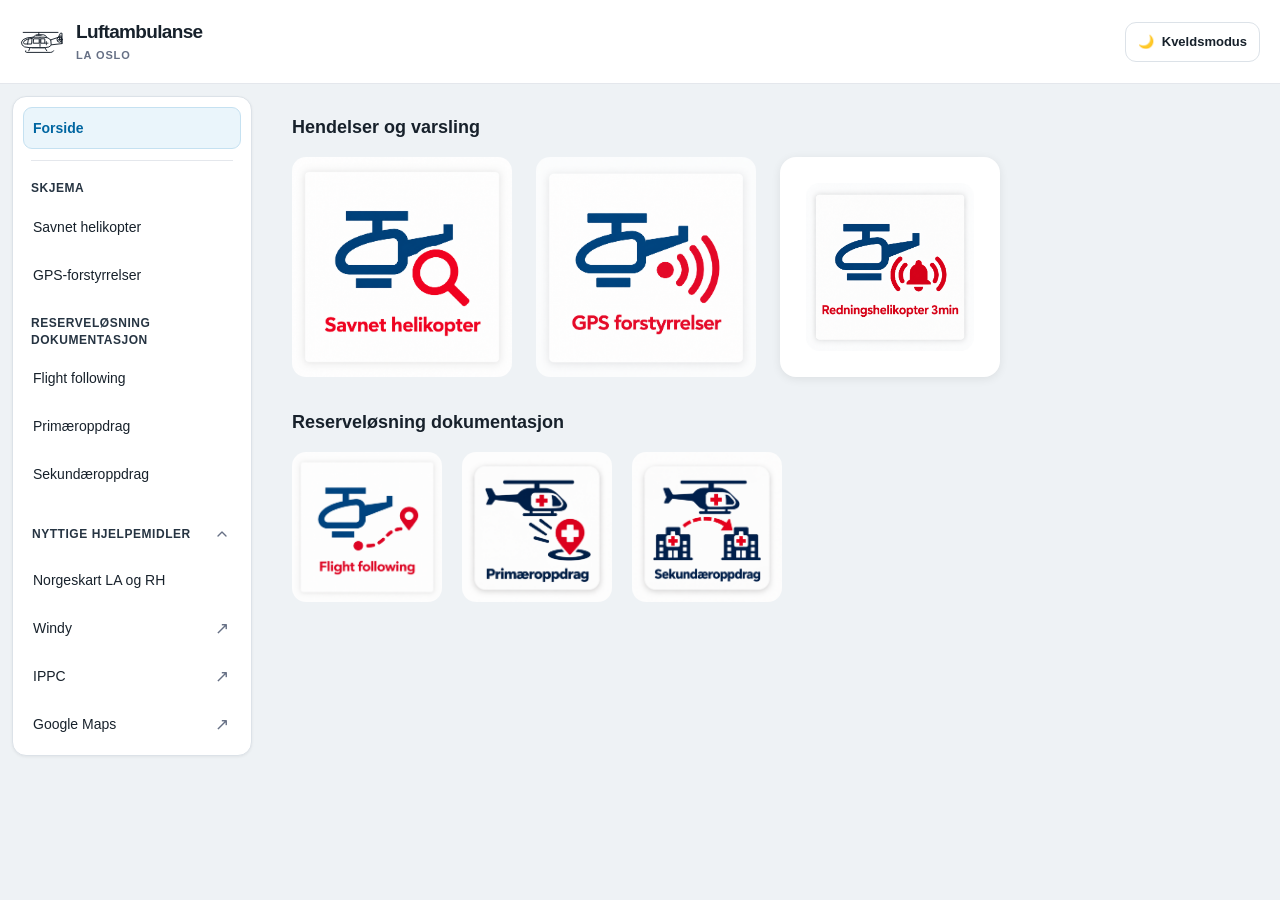
==== commit 0407e79d: "Nedtellingsuret justert." ====
--- a/fremside.html
+++ b/fremside.html
@@ -22,7 +22,7 @@
     href="Fremside/Fremside.css"
   >
 
-  <!-- NYTT MENYDESIGN -->
+  <!-- MENYDESIGN -->
   <link
     rel="stylesheet"
     href="felles/hjelpemidler.css"
@@ -82,12 +82,8 @@
 
   <div class="app-layout">
 
-
     <!-- ===================================
          FELLES VENSTREMENY
-
-         Denne er hovedkilden for meny.js
-         på alle undersider.
          =================================== -->
 
     <nav
@@ -98,7 +94,6 @@
 
       <div class="form-navigation-inner">
 
-
         <!-- SKJEMAER -->
 
         <p class="form-navigation-label">
@@ -190,10 +185,6 @@
 
         <!-- =================================
              NYTTIGE HJELPEMIDLER
-
-             Åpen som standard.
-             Brukeren kan lukke seksjonen.
-             Tilstanden huskes av meny.js.
              ================================= -->
 
         <details
@@ -228,9 +219,7 @@
 
           </summary>
 
-
           <ul class="form-nav-list nav-tools-list">
-
 
             <!-- INTERNT KART -->
 
@@ -244,7 +233,6 @@
                 </span>
               </a>
             </li>
-
 
             <!-- WINDY -->
 
@@ -256,7 +244,6 @@
                 rel="noopener noreferrer"
                 aria-label="Windy, åpnes i ny fane"
               >
-
                 <span class="form-nav-copy">
                   Windy
                 </span>
@@ -267,10 +254,8 @@
                 >
                   ↗
                 </span>
-
               </a>
             </li>
-
 
             <!-- IPPC -->
 
@@ -282,7 +267,6 @@
                 rel="noopener noreferrer"
                 aria-label="IPPC, åpnes i ny fane"
               >
-
                 <span class="form-nav-copy">
                   IPPC
                 </span>
@@ -293,10 +277,8 @@
                 >
                   ↗
                 </span>
-
               </a>
             </li>
-
 
             <!-- GOOGLE MAPS -->
 
@@ -308,7 +290,6 @@
                 rel="noopener noreferrer"
                 aria-label="Google Maps, åpnes i ny fane"
               >
-
                 <span class="form-nav-copy">
                   Google Maps
                 </span>
@@ -319,7 +300,6 @@
                 >
                   ↗
                 </span>
-
               </a>
             </li>
 
@@ -340,7 +320,6 @@
       class="main-content"
       id="mainContent"
     >
-
 
       <!-- =================================
            HENDELSER OG VARSLING
@@ -358,9 +337,7 @@
           Hendelser og varsling
         </h3>
 
-
         <div class="primary-buttons">
-
 
           <!-- SAVNET HELIKOPTER -->
 
@@ -369,12 +346,10 @@
             class="image-button image-button-large"
             aria-label="Åpne Savnet helikopter"
           >
-
             <img
               src="img/savnet heli ferdig.png"
               alt="Savnet helikopter"
             >
-
           </a>
 
 
@@ -385,43 +360,33 @@
             class="image-button image-button-large"
             aria-label="Åpne GPS-forstyrrelser"
           >
-
             <img
               src="img/GPS forstyrrelse ferdig.png"
               alt="GPS-forstyrrelser"
             >
-
           </a>
 
 
-          <!-- LANDINGSVARSEL RH -->
+          <!-- =================================
+               REDNINGSHELIKOPTER 3 MIN
+
+               Ny bildeknapp som erstatter
+               den gamle alarmklokken.
+
+               Åpner eksisterende
+               landingsvarsel i eget vindu.
+               ================================= -->
 
           <button
             type="button"
             class="image-button image-button-large landing-button"
             id="landingWarningButton"
-            aria-label="Åpne Landingsvarsel RH"
+            aria-label="Åpne Redningshelikopter 3min"
           >
-
-            <span class="landing-button-content">
-
-              <span
-                class="landing-button-icon"
-                aria-hidden="true"
-              >
-                🔔
-              </span>
-
-              <strong>
-                Landingsvarsel RH
-              </strong>
-
-              <small>
-                3 minutter til landing
-              </small>
-
-            </span>
-
+            <img
+              src="img/Redningshelikopter - 3min.png"
+              alt="Redningshelikopter 3min"
+            >
           </button>
 
         </div>
@@ -445,9 +410,7 @@
           Reserveløsning dokumentasjon
         </h3>
 
-
         <div class="secondary-buttons">
-
 
           <!-- FLIGHT FOLLOWING -->
 
@@ -456,12 +419,10 @@
             class="image-button image-button-small"
             aria-label="Åpne Flight following"
           >
-
             <img
               src="img/FF ferdig.png"
               alt="Flight following"
             >
-
           </a>
 
 
@@ -472,12 +433,10 @@
             class="image-button image-button-small"
             aria-label="Åpne Primæroppdrag"
           >
-
             <img
               src="img/primæroppdragv2.png"
               alt="Primæroppdrag"
             >
-
           </a>
 
 
@@ -488,30 +447,31 @@
             class="image-button image-button-small"
             aria-label="Åpne Sekundæroppdrag"
           >
-
             <img
               src="img/sekundær-min.png"
               alt="Sekundæroppdrag"
             >
-
           </a>
 
         </div>
 
       </section>
 
-
     </main>
 
   </div>
 
 
   <!-- =====================================
-       LANDINGSVARSEL RH
+       REDNINGSHELIKOPTER 3 MIN
+
        ÅPNES I SEPARAT VINDU
+
+       Eksisterende funksjonalitet beholdes.
        ===================================== -->
 
   <script>
+
     let landingsvarselWindow = null;
 
     function openLandingsvarsel() {
@@ -563,10 +523,11 @@
         );
 
       }
+
     }
 
 
-    // Koble landingsvarselknappen til funksjonen.
+    // Koble bildeknappen til eksisterende funksjon.
 
     document.getElementById(
       "landingWarningButton"
--- a/felles/felles.css
+++ b/felles/felles.css
@@ -1182,3 +1182,59 @@
   opacity: 0.6 !important;
   cursor: not-allowed !important;
 }
+
+
+/* ==========================================
+   LUFTAMBULANSEKOORDINATOR
+   BLÅGRÅ VENSTREMENY – DAGMODUS
+   ========================================== */
+
+/* Venstremeny */
+body:not(.dark-mode) .app-sidebar,
+body:not(.dark-mode) .sidebar,
+body:not(.dark-mode) .side-menu {
+  background: #DCE7F1;
+  border: 1px solid #D1DFEA;
+  border-radius: 16px;
+}
+
+/* Overskrifter i venstremeny */
+body:not(.dark-mode) .sidebar-section-title,
+body:not(.dark-mode) .menu-section-title {
+  color: #344E69;
+  font-weight: 800;
+}
+
+/* Vanlige menylenker */
+body:not(.dark-mode) .app-sidebar a,
+body:not(.dark-mode) .sidebar a,
+body:not(.dark-mode) .side-menu a {
+  color: #20364D;
+}
+
+/* Aktivt skjema */
+body:not(.dark-mode) .app-sidebar a.active,
+body:not(.dark-mode) .sidebar a.active,
+body:not(.dark-mode) .side-menu a.active,
+body:not(.dark-mode) .app-sidebar a[aria-current="page"],
+body:not(.dark-mode) .sidebar a[aria-current="page"] {
+  background: #C3DAF0;
+  color: #075A9E;
+  font-weight: 700;
+  border-left: 4px solid #0874C4;
+  border-radius: 10px;
+}
+
+/* Når musepekeren holdes over menyvalg */
+body:not(.dark-mode) .app-sidebar a:hover,
+body:not(.dark-mode) .sidebar a:hover,
+body:not(.dark-mode) .side-menu a:hover {
+  background: #CADDEA;
+}
+
+/* Skillelinjer */
+body:not(.dark-mode) .app-sidebar hr,
+body:not(.dark-mode) .sidebar hr,
+body:not(.dark-mode) .side-menu hr {
+  border-color: #C2D2E0;
+}
